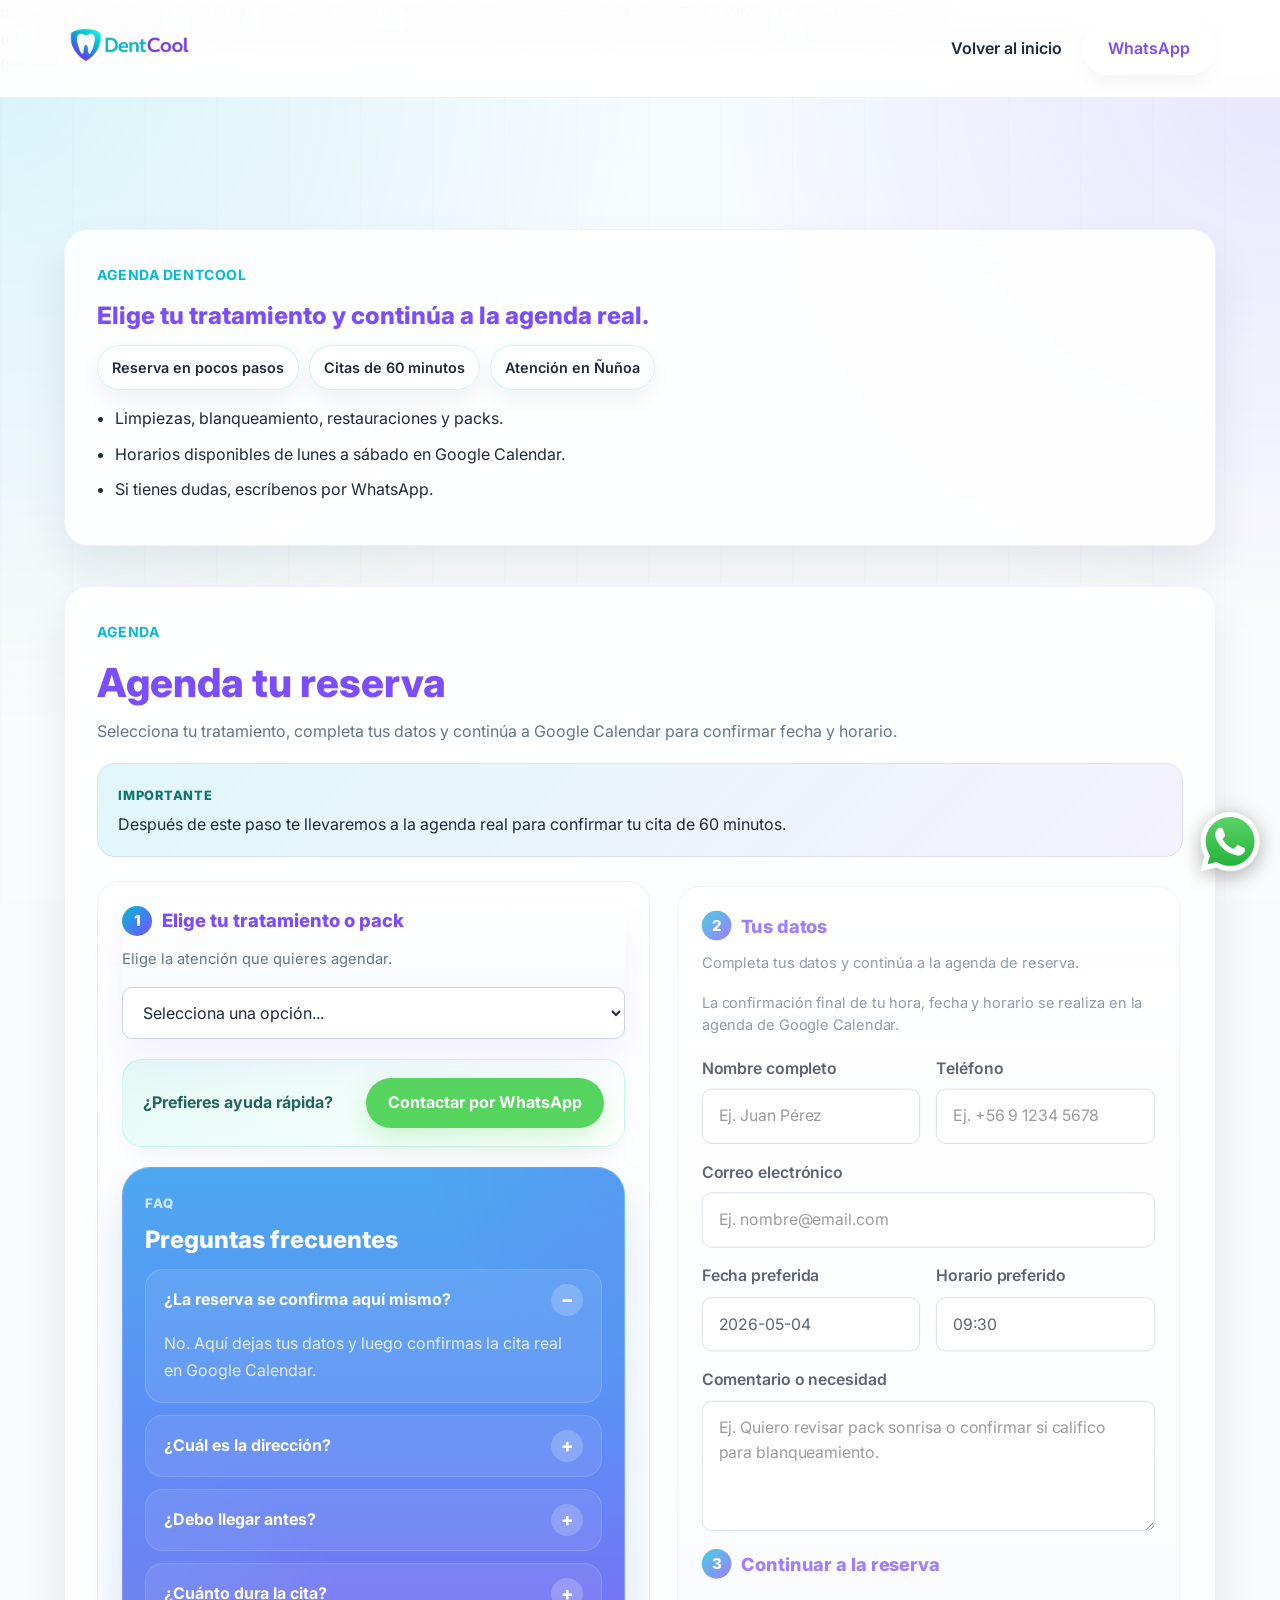
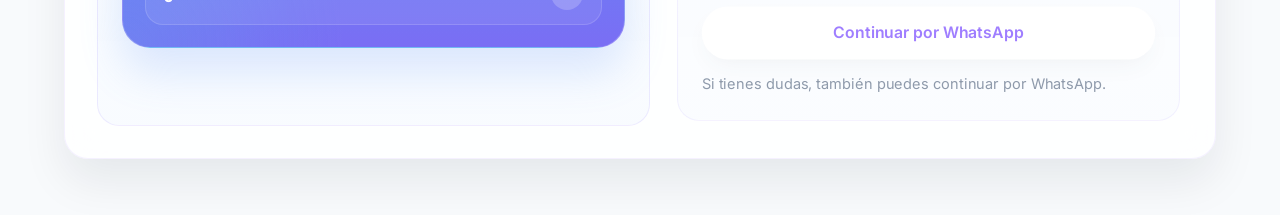
==== agenda.html @ d8f7b765 "Clean Google button render and mobile header" ====
<!DOCTYPE html>
<html lang="es">
<head>
    <meta charset="UTF-8">
    <meta name="viewport" content="width=device-width, initial-scale=1.0">
    <title>Agenda tu hora | DentCool</title>
    <meta name="description" content="Revisa tratamientos y horarios disponibles en DentCool. Completa tus datos para reservar tu hora.">
    <link rel="preconnect" href="https://fonts.googleapis.com">
    <link rel="preconnect" href="https://fonts.gstatic.com" crossorigin>
    <link href="https://fonts.googleapis.com/css2?family=Inter:wght@400;500;600;700;800&display=swap" rel="stylesheet">
    <link href="https://calendar.google.com/calendar/scheduling-button-script.css" rel="stylesheet">
    <link rel="stylesheet" href="css/styles.css">
    <script src="https://calendar.google.com/calendar/scheduling-button-script.js" async></script>
</head>
<body
    class="booking-mode-pending"
    data-page="agenda"
    <!--
        data-local-scheduling controla la capa local de fecha y horario.
        disabled: la UI publica oculta esa preseleccion y deriva a Google Calendar.
        enabled: permite reactivar la agenda propia futura desde esta pagina.
    -->
    data-local-scheduling="disabled"
    <!-- Link directo de reserva real. Se usa como fallback en movil. -->
    data-booking-url="https://calendar.app.google/t4SYc3LSs9vQNMop7"
    <!-- URL del popup oficial de Google Calendar. Se usa solo en desktop. -->
    data-booking-popup-url="https://calendar.google.com/calendar/appointments/schedules/AcZssZ093-U5sI0xZaYQB2Lm0P-JtiJ_L2tcsTr6YFaS9R5cd5i26jh0dkR94ZKwmYroNIilFoiZhl14?gv=true">
    <header class="header">
        <div class="container header-container">
            <div class="logo">
                <a href="index.html" aria-label="DentCool inicio">
                    <img src="dentCool_logo2.png" alt="DentCool Logo" class="logo-image">
                </a>
            </div>
            <nav class="nav">
                <a href="index.html" class="nav-link">Volver al inicio</a>
                <!-- Reemplazar 56912345678 por el numero real cuando DentCool lo defina. -->
                <a href="https://wa.me/56912345678?text=Hola%2C%20quiero%20coordinar%20un%20tratamiento%20o%20pack%20dental%20en%20DentCool." target="_blank" rel="noopener noreferrer" class="btn btn-secondary" data-track="whatsapp_click" data-track-label="agenda_header_whatsapp">WhatsApp</a>
            </nav>
        </div>
    </header>

    <main class="agenda-page">
        <section class="agenda-hero">
            <div class="container agenda-hero-grid">
                <div class="agenda-hero-copy">
                    <div class="eyebrow">Agenda DentCool</div>
                    <h1>Elige tu tratamiento y continúa a la agenda real.</h1>
                    <div class="agenda-hero-signals">
                        <span class="agenda-signal">Reserva en pocos pasos</span>
                        <span class="agenda-signal">Citas de 60 minutos</span>
                        <span class="agenda-signal">Atención en Ñuñoa</span>
                    </div>
                    <ul class="agenda-list">
                        <li>Limpiezas, blanqueamiento, restauraciones y packs.</li>
                        <li>Horarios disponibles de lunes a sábado en Google Calendar.</li>
                        <li>Si tienes dudas, escríbenos por WhatsApp.</li>
                    </ul>
                </div>
            </div>
        </section>

        <section class="booking-section">
            <div class="container booking-layout">
                <div class="booking-main-card">
                    <div class="section-eyebrow">Agenda</div>
                    <h2>Agenda tu reserva</h2>
                    <p class="booking-intro">Selecciona tu tratamiento, completa tus datos y continúa a Google Calendar para confirmar fecha y horario.</p>
                    <div class="booking-live-summary" aria-live="polite">
                        <span class="booking-live-label">Importante</span>
                        <p>Después de este paso te llevaremos a la agenda real para confirmar tu cita de 60 minutos.</p>
                    </div>

                    <div class="booking-request-grid">
                        <div class="booking-visual-panel">
                            <div class="booking-service-box booking-stage booking-stage-active" id="stage-service">
                                <div class="stage-heading">
                                    <span class="stage-badge">1</span>
                                    <h3>Elige tu tratamiento o pack</h3>
                                </div>
                                <p class="stage-helper">Elige la atención que quieres agendar.</p>
                                <select id="service-select" class="booking-select">
                                    <option value="">Selecciona una opción...</option>
                                    <option value="limpieza">Limpieza ($35.000)</option>
                                    <option value="limpieza-vip">Limpieza VIP ($45.000)</option>
                                    <option value="blanqueamiento">Blanqueamiento ($120.000)</option>
                                    <option value="restauraciones">Restauraciones simples ($35.000)</option>
                                    <option value="sellantes">Sellantes ($35.000)</option>
                                    <option value="pack-prevencion">Pack Prevención ($55.000)</option>
                                    <option value="pack-sonrisa">Pack Sonrisa ($130.000)</option>
                                    <option value="pack-renovacion">Pack Renovación ($185.000)</option>
                                    <option value="evaluacion">Evaluación ($20.000)</option>
                                </select>
                            </div>

                            <a href="https://wa.me/56912345678?text=Hola%2C%20quiero%20resolver%20una%20duda%20antes%20de%20reservar%20en%20DentCool." target="_blank" rel="noopener noreferrer" class="faq-whatsapp-bar" data-track="whatsapp_click" data-track-label="agenda_inline_whatsapp">
                                <span class="faq-whatsapp-copy">
                                    <strong>¿Prefieres ayuda rápida?</strong>
                                </span>
                                <span class="faq-whatsapp-action">Contactar por WhatsApp</span>
                            </a>

                            <section class="faq-panel faq-panel-dark booking-faq-compact" aria-labelledby="agenda-faq-title">
                                <div class="faq-panel-heading">
                                    <span class="faq-panel-eyebrow">FAQ</span>
                                    <h3 id="agenda-faq-title">Preguntas frecuentes</h3>
                                </div>
                                <div class="faq-list">
                                    <details class="faq-item" open>
                                        <summary>¿La reserva se confirma aquí mismo?</summary>
                                        <p>No. Aquí dejas tus datos y luego confirmas la cita real en Google Calendar.</p>
                                    </details>
                                    <details class="faq-item">
                                        <summary>¿Cuál es la dirección?</summary>
                                        <p>Atendemos en Av. Irarrázaval 2821, Ñuñoa, Santiago de Chile.</p>
                                    </details>
                                    <details class="faq-item">
                                        <summary>¿Debo llegar antes?</summary>
                                        <p>Sí. Te recomendamos llegar 15 minutos antes de tu hora.</p>
                                    </details>
                                    <details class="faq-item">
                                        <summary>¿Cuánto dura la cita?</summary>
                                        <p>La agenda actual trabaja con bloques de 60 minutos.</p>
                                    </details>
                                </div>
                            </section>

                            <!-- Flujo local de fecha conservado para una futura agenda propia dentro de la landing. -->
                            <div class="booking-calendar-card booking-stage booking-future-hidden" id="stage-calendar" aria-hidden="true">
                                <div class="stage-heading">
                                    <span class="stage-badge">2</span>
                                    <h3>Elige tu fecha</h3>
                                </div>
                                <p class="stage-helper">Selecciona el día que más te acomode.</p>
                                <div class="cal-header">
                                    <button class="cal-btn" type="button" aria-label="Mes anterior">&lt;</button>
                                    <span>Mayo 2026</span>
                                    <button class="cal-btn" type="button" aria-label="Mes siguiente">&gt;</button>
                                </div>
                                <div class="cal-days">
                                    <span>Lun</span><span>Mar</span><span>Mie</span><span>Jue</span><span>Vie</span><span>Sab</span><span>Dom</span>
                                </div>
                                <div class="cal-dates" data-calendar-dates>
                                    <button type="button" class="cal-date disabled"></button>
                                    <button type="button" class="cal-date disabled"></button>
                                    <button type="button" class="cal-date disabled"></button>
                                    <button type="button" class="cal-date disabled"></button>
                                    <button type="button" class="cal-date" data-date="2026-05-01">1</button>
                                    <button type="button" class="cal-date" data-date="2026-05-02">2</button>
                                    <button type="button" class="cal-date disabled">3</button>
                                    <button type="button" class="cal-date active" data-date="2026-05-04">4</button>
                                    <button type="button" class="cal-date" data-date="2026-05-05">5</button>
                                    <button type="button" class="cal-date" data-date="2026-05-06">6</button>
                                    <button type="button" class="cal-date" data-date="2026-05-07">7</button>
                                    <button type="button" class="cal-date" data-date="2026-05-08">8</button>
                                    <button type="button" class="cal-date" data-date="2026-05-09">9</button>
                                    <button type="button" class="cal-date disabled">10</button>
                                    <button type="button" class="cal-date" data-date="2026-05-11">11</button>
                                    <button type="button" class="cal-date" data-date="2026-05-12">12</button>
                                    <button type="button" class="cal-date" data-date="2026-05-13">13</button>
                                    <button type="button" class="cal-date" data-date="2026-05-14">14</button>
                                    <button type="button" class="cal-date" data-date="2026-05-15">15</button>
                                    <button type="button" class="cal-date" data-date="2026-05-16">16</button>
                                    <button type="button" class="cal-date disabled">17</button>
                                    <button type="button" class="cal-date" data-date="2026-05-18">18</button>
                                    <button type="button" class="cal-date" data-date="2026-05-19">19</button>
                                    <button type="button" class="cal-date" data-date="2026-05-20">20</button>
                                    <button type="button" class="cal-date" data-date="2026-05-21">21</button>
                                    <button type="button" class="cal-date" data-date="2026-05-22">22</button>
                                    <button type="button" class="cal-date" data-date="2026-05-23">23</button>
                                    <button type="button" class="cal-date disabled">24</button>
                                    <button type="button" class="cal-date" data-date="2026-05-25">25</button>
                                    <button type="button" class="cal-date" data-date="2026-05-26">26</button>
                                    <button type="button" class="cal-date" data-date="2026-05-27">27</button>
                                    <button type="button" class="cal-date" data-date="2026-05-28">28</button>
                                    <button type="button" class="cal-date" data-date="2026-05-29">29</button>
                                    <button type="button" class="cal-date" data-date="2026-05-30">30</button>
                                    <button type="button" class="cal-date disabled">31</button>
                                </div>
                            </div>

                            <!-- Flujo local de horarios conservado para futura activacion sin depender de Google Calendar. -->
                            <div class="booking-slots-card booking-stage booking-future-hidden" id="stage-slots" aria-hidden="true">
                                <div class="stage-heading">
                                    <span class="stage-badge">3</span>
                                    <h3>Elige tu horario</h3>
                                </div>
                                <p class="stage-helper">Elige el horario que prefieres para tu cita de 60 minutos.</p>
                                <div class="booking-shift-box">
                                    <label class="booking-field">
                                        <span>Jornada</span>
                                        <select id="shift-select" class="booking-select">
                                            <option value="manana" selected>Mañana</option>
                                            <option value="tarde">Tarde</option>
                                        </select>
                                    </label>
                                </div>
                                <div class="time-slots" id="time-slots-container"></div>
                            </div>
                        </div>

                        <div class="booking-form-card booking-stage" id="booking-request-form">
                            <div class="stage-heading">
                                <span class="stage-badge">2</span>
                                <h3>Tus datos</h3>
                            </div>
                            <p class="stage-helper">Completa tus datos y continúa a la agenda de reserva.</p>
                            <p class="booking-form-note">La confirmación final de tu hora, fecha y horario se realiza en la agenda de Google Calendar.</p>
                            <div class="booking-form-grid">
                                <label class="booking-field">
                                    <span>Nombre completo</span>
                                    <input type="text" id="patient-name" name="name" placeholder="Ej. Juan Pérez">
                                </label>
                                <label class="booking-field">
                                    <span>Teléfono</span>
                                    <input type="tel" id="patient-phone" name="phone" placeholder="Ej. +56 9 1234 5678">
                                </label>
                                <label class="booking-field booking-field-full">
                                    <span>Correo electrónico</span>
                                    <input type="email" id="patient-email" name="email" placeholder="Ej. nombre@email.com">
                                </label>
                                <!-- Campos locales reservados para futura agenda propia desde la pagina. -->
                                <label class="booking-field booking-field-future-hidden" aria-hidden="true" hidden>
                                    <span>Fecha preferida</span>
                                    <input type="text" id="selected-date" name="selected_date" value="2026-05-04" readonly>
                                </label>
                                <label class="booking-field booking-field-future-hidden" aria-hidden="true" hidden>
                                    <span>Horario preferido</span>
                                    <input type="text" id="selected-slot" name="selected_slot" value="09:30" readonly>
                                </label>
                                <label class="booking-field booking-field-full booking-field-future-hidden" aria-hidden="true" hidden>
                                    <span>Comentario o necesidad</span>
                                    <textarea id="patient-notes" name="notes" rows="4" placeholder="Ej. Quiero revisar pack sonrisa o confirmar si califico para blanqueamiento." spellcheck="true" autocapitalize="sentences"></textarea>
                                </label>
                            </div>
                            <div class="booking-form-actions">
                                <div class="stage-heading stage-heading-submit">
                                    <span class="stage-badge">3</span>
                                    <h3>Continuar a la reserva</h3>
                                </div>
                                <!-- Desktop: este div recibe el boton oficial de Google Calendar. -->
                                <div class="booking-popup-host" id="google-calendar-button-root" aria-hidden="true"></div>
                                <!-- Movil: fallback directo al link real de Google Calendar, sin depender de JS. -->
                                <a href="https://calendar.app.google/t4SYc3LSs9vQNMop7" class="btn btn-primary btn-full booking-submit-btn booking-submit-fallback" id="submit-request-btn" data-track="booking_request_submit" data-track-label="agenda_request_submit">Continuar a Google Calendar</a>
                                <a href="https://wa.me/56912345678?text=Hola%2C%20quiero%20coordinar%20mi%20reserva%20en%20DentCool." target="_blank" rel="noopener noreferrer" class="btn btn-secondary btn-full" data-track="whatsapp_click" data-track-label="agenda_form_whatsapp">Continuar por WhatsApp</a>
                            </div>
                            <p class="booking-disclaimer">Si tienes dudas, también puedes continuar por WhatsApp.</p>
                            <div id="booking-request-message" class="form-message"></div>
                        </div>
                    </div>
                </div>
            </div>
        </section>

    </main>

    <!-- CTA flotante de WhatsApp. Mantener el mismo numero real en todos los enlaces al actualizarlo. -->
    <a href="https://wa.me/56912345678?text=Hola%2C%20quiero%20coordinar%20un%20tratamiento%20o%20pack%20dental%20en%20DentCool." target="_blank" rel="noopener noreferrer" class="whatsapp-float" aria-label="Hablar por WhatsApp" data-track="whatsapp_click" data-track-label="agenda_floating_whatsapp">
        <img src="whatsapp-symbol-logo-svgrepo-com.svg" alt="WhatsApp" class="whatsapp-icon">
    </a>
    <!-- JS unico del sitio: tracking, modo movil/desktop y validacion previa a Google Calendar. -->
    <script src="js/script.js"></script>
</body>
</html>
---- css/styles.css ----
/* ==========================================================================
   Base Styles & Variables
   ========================================================================== */
:root {
    --primary-cyan: #00BCD4;
    --primary-purple: #7B4DFF;
    --bg-color: #F8FAFC;
    --text-main: #1E293B;
    --text-muted: #64748B;
    --white: #FFFFFF;
    --success: #10B981;
    --gradient-primary: linear-gradient(135deg, var(--primary-cyan) 0%, var(--primary-purple) 100%);
    --font-family: 'Inter', system-ui, -apple-system, sans-serif;
    --shadow-soft: 0 10px 25px -5px rgba(0, 0, 0, 0.05), 0 8px 10px -6px rgba(0, 0, 0, 0.01);
    --shadow-hover: 0 20px 25px -5px rgba(0, 0, 0, 0.1), 0 10px 10px -5px rgba(0, 0, 0, 0.04);
    --shadow-glow: 0 4px 14px 0 rgba(58, 123, 213, 0.39);
    --border-radius: 16px;
    --transition: all 0.3s cubic-bezier(0.4, 0, 0.2, 1);
}

* {
    margin: 0;
    padding: 0;
    box-sizing: border-box;
}

html {
    scroll-behavior: smooth;
}

body {
    font-family: var(--font-family);
    background-color: var(--bg-color);
    color: var(--text-main);
    line-height: 1.6;
    overflow-x: hidden;
}

a {
    color: inherit;
}

.container {
    max-width: 1200px;
    margin: 0 auto;
    padding: 0 24px;
}

/* ==========================================================================
   Typography & Buttons
   ========================================================================== */
h1,
h2,
h3 {
    line-height: 1.2;
    font-weight: 800;
    color: var(--primary-purple);
}

h1.hero-title {
    background: var(--gradient-primary);
    -webkit-background-clip: text;
    -webkit-text-fill-color: transparent;
}

h2 {
    font-size: 2.5rem;
    margin-bottom: 1rem;
}

.eyebrow,
.section-eyebrow {
    display: inline-flex;
    align-items: center;
    gap: 8px;
    margin-bottom: 16px;
    font-size: 0.875rem;
    font-weight: 700;
    letter-spacing: 0.04em;
    text-transform: uppercase;
    color: var(--primary-cyan);
}

.btn {
    display: inline-flex;
    align-items: center;
    justify-content: center;
    padding: 12px 24px;
    border-radius: 30px;
    font-weight: 600;
    text-decoration: none;
    transition: var(--transition);
    cursor: pointer;
    border: none;
    font-size: 1rem;
    text-align: center;
}

.btn-primary {
    background: var(--gradient-primary);
    color: var(--white);
    box-shadow: var(--shadow-glow);
}

.btn-primary:hover {
    transform: translateY(-2px);
    box-shadow: 0 6px 20px 0 rgba(58, 123, 213, 0.5);
}

.btn-secondary {
    background: var(--white);
    color: var(--primary-purple);
    border: 2px solid transparent;
    box-shadow: var(--shadow-soft);
}

.btn-secondary:hover {
    transform: translateY(-2px);
    color: var(--primary-cyan);
    box-shadow: var(--shadow-hover);
}

.btn-large {
    padding: 16px 32px;
    font-size: 1.125rem;
}

.btn-full {
    width: 100%;
}

/* ==========================================================================
   Header
   ========================================================================== */
.header {
    position: fixed;
    top: 0;
    left: 0;
    width: 100%;
    background: rgba(255, 255, 255, 0.92);
    backdrop-filter: blur(10px);
    -webkit-backdrop-filter: blur(10px);
    z-index: 1000;
    padding: 12px 0;
    border-bottom: 1px solid rgba(0, 0, 0, 0.05);
    transition: var(--transition);
}

.header-container {
    display: flex;
    justify-content: space-between;
    align-items: center;
    gap: 16px;
}

.logo a {
    display: inline-flex;
    align-items: center;
    text-decoration: none;
}

.logo-image {
    height: 65px;
    object-fit: contain;
}

.nav {
    display: flex;
    align-items: center;
    gap: 20px;
    flex-wrap: wrap;
    justify-content: flex-end;
}

.nav-link {
    color: var(--text-main);
    text-decoration: none;
    font-weight: 600;
    transition: var(--transition);
}

.nav-link:hover {
    color: var(--primary-purple);
}

/* ==========================================================================
   Hero Section
   ========================================================================== */
.hero-section {
    position: relative;
    padding: 160px 0 100px;
    overflow: hidden;
    min-height: 90vh;
    display: flex;
    align-items: center;
}

.hero-container {
    width: 100%;
}

.hero-content {
    max-width: 680px;
    position: relative;
    z-index: 2;
}

.hero-title {
    font-size: 3.5rem;
    margin-bottom: 24px;
    color: var(--text-main);
    letter-spacing: -0.02em;
}

.hero-subtitle {
    font-size: 1.25rem;
    color: var(--text-muted);
    margin-bottom: 32px;
    line-height: 1.8;
}

.hero-actions {
    display: flex;
    gap: 16px;
    flex-wrap: wrap;
}

.hero-proof {
    display: flex;
    flex-wrap: wrap;
    gap: 12px;
    margin-top: 24px;
}

.hero-proof span {
    background: rgba(255, 255, 255, 0.9);
    border: 1px solid rgba(123, 77, 255, 0.12);
    border-radius: 999px;
    padding: 10px 14px;
    font-size: 0.95rem;
    color: var(--text-main);
    box-shadow: var(--shadow-soft);
}

.hero-note {
    margin-top: 18px;
    font-size: 0.92rem;
    color: var(--text-muted);
}

.hero-background-shape {
    position: absolute;
    top: -10%;
    right: -5%;
    width: 60%;
    height: 120%;
    background: var(--gradient-primary);
    border-radius: 40% 60% 70% 30% / 40% 50% 60% 50%;
    opacity: 0.1;
    filter: blur(80px);
    z-index: 1;
    animation: shapeMorph 10s ease-in-out infinite alternate;
}

@keyframes shapeMorph {
    0% {
        border-radius: 40% 60% 70% 30% / 40% 50% 60% 50%;
    }

    100% {
        border-radius: 60% 40% 30% 70% / 60% 50% 40% 50%;
    }
}

/* ==========================================================================
   Trust Strip
   ========================================================================== */
.trust-strip {
    padding: 0 0 80px;
}

.trust-strip-grid {
    display: grid;
    grid-template-columns: repeat(3, minmax(0, 1fr));
    gap: 20px;
}

.trust-item {
    background: var(--white);
    padding: 24px;
    border-radius: var(--border-radius);
    box-shadow: var(--shadow-soft);
}

.trust-item strong {
    display: block;
    margin-bottom: 8px;
}

.trust-item span {
    color: var(--text-muted);
}

/* ==========================================================================
   Treatments Section
   ========================================================================== */
.treatments-section {
    padding: 100px 0;
    background-color: var(--white);
}

.section-header {
    text-align: center;
    max-width: 720px;
    margin: 0 auto 60px;
}

.section-header p {
    color: var(--text-muted);
    font-size: 1.125rem;
}

.treatments-grid {
    display: grid;
    grid-template-columns: repeat(auto-fit, minmax(280px, 1fr));
    gap: 32px;
}

.treatment-card {
    background: rgba(255, 255, 255, 0.7);
    backdrop-filter: blur(16px);
    -webkit-backdrop-filter: blur(16px);
    border: 1px solid rgba(255, 255, 255, 0.4);
    border-radius: var(--border-radius);
    padding: 32px;
    box-shadow: var(--shadow-soft);
    transition: var(--transition);
    position: relative;
    overflow: hidden;
    text-decoration: none;
    color: var(--text-main);
    display: block;
}

.treatment-card::before {
    content: "";
    position: absolute;
    top: 0;
    left: 0;
    width: 100%;
    height: 4px;
    background: var(--gradient-primary);
    transform: scaleX(0);
    transform-origin: left;
    transition: var(--transition);
}

.treatment-card:hover {
    transform: translateY(-8px);
    box-shadow: var(--shadow-hover);
}

.treatment-card:hover::before {
    transform: scaleX(1);
}

.card-icon {
    font-size: 2.5rem;
    margin-bottom: 20px;
    display: inline-block;
    background: var(--gradient-primary);
    -webkit-background-clip: text;
    -webkit-text-fill-color: transparent;
}

.treatment-card h3 {
    font-size: 1.5rem;
    margin-bottom: 12px;
}

.card-desc {
    color: var(--text-muted);
    margin-bottom: 24px;
    font-size: 0.95rem;
}

.card-price {
    font-size: 1.5rem;
    font-weight: 800;
    color: var(--primary-purple);
}

/* ==========================================================================
   Pack Premium Section
   ========================================================================== */
.pack-section {
    padding: 100px 0;
    background: var(--gradient-primary);
    color: var(--white);
    position: relative;
}

.pack-container {
    text-align: center;
}

.pack-section-title {
    color: var(--white);
    margin-bottom: 60px;
}

.packs-grid {
    display: grid;
    grid-template-columns: repeat(auto-fit, minmax(280px, 1fr));
    gap: 30px;
    align-items: center;
}

.pack-card {
    background: rgba(255, 255, 255, 0.1);
    backdrop-filter: blur(20px);
    -webkit-backdrop-filter: blur(20px);
    border: 1px solid rgba(255, 255, 255, 0.2);
    border-radius: 24px;
    padding: 40px;
    text-align: center;
    box-shadow: 0 15px 35px rgba(0, 0, 0, 0.1);
    transition: var(--transition);
}

.pack-card.featured {
    background: rgba(255, 255, 255, 0.15);
    border: 2px solid rgba(255, 255, 255, 0.4);
    transform: scale(1.05);
    box-shadow: 0 25px 50px -12px rgba(0, 0, 0, 0.25);
    padding: 50px 40px;
}

.pack-card:hover {
    transform: translateY(-10px);
    background: rgba(255, 255, 255, 0.2);
}

.pack-card.featured:hover {
    transform: scale(1.05) translateY(-10px);
}

.pack-badge {
    display: inline-block;
    background: rgba(255, 255, 255, 0.2);
    padding: 6px 16px;
    border-radius: 20px;
    font-size: 0.875rem;
    font-weight: 700;
    letter-spacing: 1px;
    text-transform: uppercase;
    margin-bottom: 20px;
}

.pack-card h3 {
    color: var(--white);
    font-size: 1.8rem;
    margin-bottom: 20px;
}

.pack-includes {
    text-align: left;
    background: rgba(255, 255, 255, 0.05);
    padding: 20px;
    border-radius: 16px;
    margin-bottom: 30px;
    display: block;
}

.pack-includes ul {
    list-style: none;
}

.pack-includes li {
    margin-bottom: 12px;
    font-size: 1rem;
}

.pack-action {
    display: flex;
    flex-direction: column;
    align-items: center;
    gap: 20px;
}

.pack-price-container {
    display: flex;
    flex-direction: column;
    align-items: center;
}

.pack-old-price {
    text-decoration: line-through;
    opacity: 0.7;
    font-size: 1.1rem;
}

.pack-new-price {
    font-size: 2.5rem;
    font-weight: 800;
    line-height: 1;
}

.pack-card .btn-primary {
    background: var(--white);
    color: var(--primary-purple);
    box-shadow: 0 10px 25px rgba(0, 0, 0, 0.1);
    width: 100%;
}

.pack-card .btn-primary:hover {
    transform: translateY(-2px) scale(1.02);
    box-shadow: 0 15px 30px rgba(0, 0, 0, 0.2);
}

/* ==========================================================================
   Funnel and Location
   ========================================================================== */
.funnel-section,
.location-section,
.contact-section {
    padding: 56px 0;
}

.funnel-grid {
    display: grid;
    grid-template-columns: minmax(0, 0.92fr) minmax(0, 1.08fr);
    gap: 28px;
    align-items: start;
}

.location-section-shell {
    display: grid;
    gap: 24px;
}

.funnel-copy p,
.location-section-head p {
    color: var(--text-muted);
}

.funnel-steps {
    display: grid;
    gap: 12px;
}

.funnel-copy,
.location-section-head {
    max-width: 520px;
}

.funnel-step,
.location-card {
    background: var(--white);
    border-radius: var(--border-radius);
    padding: 24px;
    box-shadow: var(--shadow-soft);
}

.funnel-step strong {
    display: block;
    margin-bottom: 8px;
}

.funnel-step span {
    color: var(--text-muted);
}

.location-section-head {
    display: grid;
    gap: 12px;
}

.location-card {
    display: grid;
    grid-template-columns: minmax(0, 0.42fr) minmax(0, 0.58fr);
    gap: 18px;
    padding: 18px;
    background: rgba(255, 255, 255, 0.92);
    border: 1px solid rgba(123, 77, 255, 0.08);
    box-shadow: 0 22px 45px rgba(15, 23, 42, 0.08);
}

.location-card-copy {
    display: grid;
    align-content: space-between;
    gap: 14px;
    min-width: 0;
}

.location-map-shell {
    overflow: hidden;
    border-radius: 18px;
    border: 1px solid rgba(123, 77, 255, 0.08);
    box-shadow: inset 0 1px 0 rgba(255, 255, 255, 0.6);
    background: #E2E8F0;
}

.location-map-frame {
    display: block;
    width: 100%;
    min-height: 340px;
    border: 0;
}

.location-copy-detail {
    display: grid;
    gap: 6px;
    padding: 18px;
    border-radius: 18px;
    background: linear-gradient(180deg, rgba(248, 251, 255, 0.98), rgba(255, 255, 255, 0.94));
    border: 1px solid rgba(123, 77, 255, 0.08);
    box-shadow: var(--shadow-soft);
}

.location-actions {
    display: grid;
    gap: 12px;
    align-content: start;
    margin-top: auto;
}

.location-map-mobile {
    display: none;
}

.location-map-link {
    color: var(--primary-purple);
    font-weight: 700;
    font-size: 1.15rem;
    line-height: 1.4;
    text-decoration: none;
    display: inline-flex;
    align-items: center;
    justify-content: center;
    align-self: center;
    margin-top: 0;
}

.location-map-link:hover {
    color: var(--primary-cyan);
}

/* ==========================================================================
   Contact Section
   ========================================================================== */
.contact-section {
    background-color: var(--bg-color);
}

.contact-form-wrapper {
    max-width: 760px;
    margin: 0 auto;
    background: var(--white);
    padding: 40px;
    border-radius: var(--border-radius);
    box-shadow: var(--shadow-soft);
    text-align: center;
}

.contact-form-wrapper h2 {
    margin-bottom: 16px;
}

.contact-form-wrapper p {
    color: var(--text-muted);
    margin-bottom: 32px;
}

.contact-cta-group {
    display: flex;
    justify-content: center;
    gap: 16px;
    flex-wrap: wrap;
}

/* ==========================================================================
   Agenda Page
   ========================================================================== */
.agenda-page {
    padding-top: 120px;
    position: relative;
    background:
        radial-gradient(circle at top left, rgba(0, 188, 212, 0.14), transparent 30%),
        radial-gradient(circle at top right, rgba(123, 77, 255, 0.14), transparent 26%),
        linear-gradient(180deg, #F4FAFF 0%, #F8FAFC 26%, #F8FAFC 100%);
}

.agenda-page::before {
    content: "";
    position: fixed;
    inset: 0;
    pointer-events: none;
    background:
        linear-gradient(rgba(255, 255, 255, 0.24), rgba(255, 255, 255, 0.24)),
        repeating-linear-gradient(90deg, rgba(123, 77, 255, 0.03) 0, rgba(123, 77, 255, 0.03) 1px, transparent 1px, transparent 72px);
    opacity: 0.75;
    z-index: 0;
}

.agenda-hero {
    padding: 32px 0 20px;
    position: relative;
    z-index: 1;
}

.agenda-hero-grid,
.booking-layout {
    display: grid;
    grid-template-columns: minmax(0, 1.1fr) minmax(0, 0.9fr);
    gap: 28px;
    align-items: start;
}

.agenda-hero-copy,
.agenda-summary-card,
.booking-main-card,
.booking-info-card {
    background: rgba(255, 255, 255, 0.86);
    border-radius: 24px;
    box-shadow: 0 22px 45px rgba(15, 23, 42, 0.08);
    backdrop-filter: blur(18px);
    -webkit-backdrop-filter: blur(18px);
    border: 1px solid rgba(123, 77, 255, 0.08);
}

.agenda-hero-copy,
.agenda-summary-card,
.booking-main-card,
.booking-info-card {
    padding: 32px;
}

.agenda-hero-copy p,
.booking-intro,
.booking-info-card p,
.agenda-summary-card p {
    color: var(--text-muted);
}

.agenda-list,
.agenda-steps-list {
    margin-top: 16px;
    padding-left: 18px;
}

.agenda-list li,
.agenda-steps-list li {
    margin-bottom: 10px;
}

.agenda-hero-signals {
    display: flex;
    flex-wrap: wrap;
    gap: 10px;
    margin-top: 14px;
}

.agenda-signal {
    display: inline-flex;
    align-items: center;
    min-height: 40px;
    padding: 10px 14px;
    border-radius: 999px;
    background: rgba(255, 255, 255, 0.88);
    border: 1px solid rgba(0, 188, 212, 0.18);
    box-shadow: 0 10px 24px rgba(15, 23, 42, 0.06);
    font-size: 0.9rem;
    font-weight: 600;
}

.agenda-list.compact {
    margin-top: 12px;
}

.summary-kicker {
    color: var(--primary-cyan);
    font-size: 0.875rem;
    font-weight: 700;
    text-transform: uppercase;
}

.agenda-summary-card-minimal {
    padding: 18px 20px;
    display: flex;
    align-items: flex-start;
    justify-content: flex-end;
    min-height: auto;
}

.agenda-mini-note {
    margin: 0;
    font-size: 0.88rem;
    color: var(--text-muted);
    text-align: right;
}

.agenda-hero-grid > .agenda-hero-copy:only-child {
    width: 100%;
    grid-column: 1 / -1;
    max-width: none;
}

.booking-section {
    padding: 20px 0 56px;
    position: relative;
    z-index: 1;
}

.booking-main-card h2 {
    margin-bottom: 12px;
}

.booking-progress-strip {
    display: flex;
    flex-wrap: wrap;
    gap: 10px;
    margin-top: 20px;
}

.progress-pill {
    display: inline-flex;
    align-items: center;
    min-height: 38px;
    padding: 9px 14px;
    border-radius: 999px;
    border: 1px solid rgba(123, 77, 255, 0.12);
    background: rgba(255, 255, 255, 0.82);
    color: var(--text-main);
    font-size: 0.9rem;
    font-weight: 700;
}

.progress-pill.is-current {
    background: rgba(0, 188, 212, 0.1);
    border-color: rgba(0, 188, 212, 0.32);
    color: #0F766E;
}

.progress-pill-accent {
    background: rgba(123, 77, 255, 0.08);
}

.booking-live-summary {
    margin-top: 18px;
    padding: 18px 20px;
    border-radius: 18px;
    background: linear-gradient(135deg, rgba(0, 188, 212, 0.12), rgba(123, 77, 255, 0.08));
    border: 1px solid rgba(123, 77, 255, 0.12);
}

.booking-live-label {
    display: inline-block;
    margin-bottom: 6px;
    font-size: 0.8rem;
    font-weight: 800;
    letter-spacing: 0.06em;
    text-transform: uppercase;
    color: #0F766E;
}

.booking-live-summary p {
    margin: 0;
    color: var(--text-main);
}

.booking-request-grid {
    display: grid;
    grid-template-columns: minmax(0, 1fr) minmax(0, 0.92fr);
    gap: 24px;
    margin-top: 24px;
}

.booking-visual-panel,
.booking-form-card {
    background:
        linear-gradient(180deg, rgba(255, 255, 255, 0.96) 0%, rgba(248, 251, 255, 0.94) 100%);
    border: 1px solid rgba(123, 77, 255, 0.1);
    border-radius: 22px;
    padding: 24px;
    min-width: 0;
    box-shadow: inset 0 1px 0 rgba(255, 255, 255, 0.65);
}

.booking-visual-panel {
    display: grid;
    gap: 20px;
    align-content: start;
}

.stage-heading {
    display: flex;
    align-items: center;
    gap: 10px;
    margin-bottom: 12px;
}

.stage-heading h3 {
    margin: 0;
    font-size: 1.15rem;
    line-height: 1.25;
    color: var(--primary-purple);
}

.stage-helper {
    margin: 0 0 16px;
    color: var(--text-muted);
    font-size: 0.92rem;
}

.stage-heading-submit {
    margin-bottom: 4px;
}

.stage-badge {
    width: 30px;
    height: 30px;
    border-radius: 999px;
    display: inline-flex;
    align-items: center;
    justify-content: center;
    background: var(--gradient-primary);
    color: var(--white);
    font-weight: 800;
    font-size: 0.95rem;
    flex-shrink: 0;
}

.booking-stage {
    opacity: 0.72;
    transform: translateY(0) scale(0.988);
    transition: transform 0.28s ease, opacity 0.28s ease, border-color 0.28s ease, box-shadow 0.28s ease, background-color 0.28s ease;
}

.booking-stage:hover {
    opacity: 0.92;
    transform: translateY(-2px);
}

.booking-stage-active {
    opacity: 1;
    transform: scale(1);
    border-color: rgba(123, 77, 255, 0.22);
    box-shadow: 0 22px 38px rgba(123, 77, 255, 0.08);
    background:
        linear-gradient(180deg, rgba(255, 255, 255, 1) 0%, rgba(244, 249, 255, 0.98) 100%);
}

.booking-stage-complete {
    opacity: 0.9;
    border-color: rgba(16, 185, 129, 0.22);
}

.booking-future-hidden,
.booking-field-future-hidden {
    display: none;
}

.booking-select,
.booking-field input,
.booking-field textarea {
    width: 100%;
    min-width: 0;
    padding: 14px 16px;
    border: 1px solid #CBD5E1;
    border-radius: 10px;
    background: var(--white);
    font: inherit;
    color: var(--text-main);
}

.booking-select:focus,
.booking-field input:focus,
.booking-field textarea:focus {
    outline: none;
    border-color: var(--primary-purple);
    box-shadow: 0 0 0 3px rgba(123, 77, 255, 0.1);
}

.booking-calendar-card,
.booking-slots-card {
    background: var(--white);
    border: 1px solid #E2E8F0;
    border-radius: 16px;
    padding: 20px;
    box-shadow: inset 0 1px 0 rgba(255, 255, 255, 0.85);
}

.booking-shift-box {
    margin-bottom: 16px;
}

.cal-header {
    display: flex;
    justify-content: space-between;
    align-items: center;
    margin-bottom: 15px;
    font-weight: 700;
    color: var(--primary-purple);
}

.cal-btn {
    background: #EEF2FF;
    border: 1px solid rgba(123, 77, 255, 0.12);
    border-radius: 6px;
    width: 28px;
    height: 28px;
    cursor: pointer;
    color: var(--primary-purple);
}

.cal-days {
    display: grid;
    grid-template-columns: repeat(7, 1fr);
    gap: 6px;
    font-size: 0.8rem;
    color: var(--text-muted);
    margin-bottom: 10px;
    text-align: center;
}

.cal-dates {
    display: grid;
    grid-template-columns: repeat(7, 1fr);
    gap: 6px;
}

.cal-date {
    border: 1px solid transparent;
    background: #F8FAFC;
    padding: 10px 6px;
    min-width: 0;
    border-radius: 8px;
    cursor: pointer;
    font: inherit;
    color: var(--text-main);
    transition: var(--transition);
}

.cal-date:hover {
    background: #EEF2FF;
    border-color: rgba(123, 77, 255, 0.14);
}

.cal-date.active {
    background: linear-gradient(135deg, var(--primary-cyan), #35D6E8);
    color: var(--white);
    font-weight: 700;
    box-shadow: 0 10px 20px rgba(0, 188, 212, 0.24);
}

.cal-date.disabled {
    color: #CBD5E1;
    background: transparent;
    cursor: not-allowed;
}

.time-group-title {
    margin-bottom: 15px;
}

.time-slots {
    display: grid;
    grid-template-columns: repeat(2, minmax(0, 1fr));
    gap: 12px;
}

.time-slot {
    width: 100%;
    min-width: 0;
    background: var(--white);
    border: 1px solid #E2E8F0;
    border-radius: 14px;
    padding: 16px 18px;
    display: flex;
    justify-content: space-between;
    align-items: center;
    text-align: left;
    cursor: pointer;
    transition: transform 0.22s ease, box-shadow 0.22s ease, border-color 0.22s ease, background-color 0.22s ease;
}

.time-slot:hover {
    border-color: var(--primary-cyan);
    box-shadow: 0 16px 28px rgba(15, 23, 42, 0.08);
    transform: translateY(-2px);
}

.time-slot.active {
    border-color: var(--primary-cyan);
    background: linear-gradient(135deg, rgba(0, 188, 212, 0.1), rgba(123, 77, 255, 0.06));
    box-shadow: 0 14px 24px rgba(0, 188, 212, 0.12);
}

.slot-time {
    display: block;
    font-weight: 700;
    font-size: 1.05rem;
    color: var(--text-main);
}

.slot-duration,
.slot-status {
    color: var(--text-muted);
    font-size: 0.92rem;
}

.slot-status {
    font-weight: 600;
    text-align: right;
    margin-left: 12px;
}

.booking-form-note,
.booking-disclaimer {
    color: var(--text-muted);
    font-size: 0.92rem;
}

.booking-form-note {
    margin-bottom: 18px;
}

.booking-form-grid {
    display: grid;
    grid-template-columns: repeat(2, minmax(0, 1fr));
    gap: 16px;
}

.booking-field {
    display: grid;
    gap: 8px;
    min-width: 0;
}

.booking-field span {
    font-weight: 600;
    color: var(--text-main);
}

.booking-field-full {
    grid-column: 1 / -1;
}

.booking-form-actions {
    display: grid;
    gap: 12px;
    margin-top: 18px;
}

.booking-form-actions .btn {
    width: 100%;
}

.booking-submit-btn {
    transform: scale(0.98);
    opacity: 0.88;
}

.booking-submit-btn.booking-submit-ready {
    transform: scale(1.04);
    opacity: 1;
    box-shadow: 0 12px 28px rgba(58, 123, 213, 0.38);
}

.booking-disclaimer {
    margin-top: 14px;
}

.booking-popup-host {
    display: none;
}

.booking-popup-host button {
    width: 100%;
    min-height: 56px;
    border: 0;
    border-radius: 999px;
    background: linear-gradient(135deg, var(--primary-cyan), var(--primary-purple));
    color: var(--white);
    font: inherit;
    font-size: 1rem;
    font-weight: 700;
    box-shadow: 0 12px 28px rgba(58, 123, 213, 0.38);
    cursor: pointer;
}

.booking-submit-fallback {
    display: none;
}

body.booking-mode-desktop .booking-popup-host {
    display: block;
}

body.booking-mode-desktop .booking-submit-fallback {
    display: none;
}

body.booking-mode-mobile .booking-popup-host,
body.booking-mode-pending .booking-popup-host {
    display: none !important;
}

body.booking-mode-mobile .booking-submit-fallback {
    display: inline-flex;
}

body.booking-mode-mobile .booking-submit-desktop-fallback,
body.booking-mode-pending .booking-submit-desktop-fallback {
    display: none !important;
}

.booking-form-card {
    position: sticky;
    top: 136px;
}

.booking-embed-shell {
    margin-top: 24px;
    border: 1px solid rgba(123, 77, 255, 0.12);
    border-radius: 20px;
    background: #F4F8FE;
    overflow: hidden;
    min-height: 540px;
}

.booking-placeholder {
    display: grid;
    place-items: center;
    min-height: 540px;
    padding: 40px;
    text-align: center;
}

.booking-placeholder-icon {
    font-size: 3rem;
    margin-bottom: 16px;
}

.booking-placeholder h3 {
    margin-bottom: 12px;
}

.booking-placeholder p {
    max-width: 560px;
    color: var(--text-muted);
}

.booking-placeholder-actions {
    display: flex;
    gap: 16px;
    justify-content: center;
    flex-wrap: wrap;
    margin-top: 24px;
}

.booking-embed-frame {
    width: 100%;
    min-height: 720px;
    border: 0;
    background: var(--white);
}

.booking-side-panel {
    display: grid;
    gap: 20px;
}

.booking-layout > .booking-main-card:only-child {
    width: 100%;
    grid-column: 1 / -1;
}

.faq-section {
    padding: 0 0 56px;
}

.faq-panel {
    position: relative;
    overflow: hidden;
    padding: 34px;
    border-radius: 28px;
}

.faq-panel-dark {
    background:
        radial-gradient(circle at top right, rgba(124, 98, 255, 0.18), transparent 28%),
        radial-gradient(circle at bottom left, rgba(72, 214, 228, 0.18), transparent 32%),
        linear-gradient(180deg, #4DA8F0 0%, #5C8FF6 52%, #7A6EF4 100%);
    border: 1px solid rgba(255, 255, 255, 0.2);
    box-shadow: 0 24px 44px rgba(92, 143, 246, 0.2);
}

.faq-panel-heading {
    max-width: 720px;
    margin-bottom: 22px;
}

.faq-panel-heading h2,
.faq-panel-heading h3 {
    margin: 0;
    color: var(--white);
}

.faq-panel-heading p {
    margin-top: 12px;
    color: rgba(255, 255, 255, 0.78);
}

.faq-panel-eyebrow {
    display: inline-block;
    margin-bottom: 12px;
    color: rgba(255, 255, 255, 0.74);
    font-size: 0.82rem;
    font-weight: 800;
    letter-spacing: 0.08em;
    text-transform: uppercase;
}

.faq-list {
    display: grid;
    gap: 12px;
}

.faq-item {
    background: rgba(255, 255, 255, 0.08);
    border: 1px solid rgba(255, 255, 255, 0.14);
    border-radius: 18px;
    padding: 0 18px;
}

.faq-item summary {
    list-style: none;
    min-height: 68px;
    cursor: pointer;
    font-weight: 700;
    color: var(--white);
    display: flex;
    align-items: center;
    justify-content: space-between;
    gap: 16px;
}

.faq-item summary::-webkit-details-marker {
    display: none;
}

.faq-item summary::after {
    content: "+";
    display: inline-flex;
    align-items: center;
    justify-content: center;
    width: 32px;
    height: 32px;
    border-radius: 999px;
    background: rgba(255, 255, 255, 0.2);
    color: var(--white);
    font-size: 1.15rem;
    font-weight: 800;
    flex-shrink: 0;
}

.faq-item[open] summary::after {
    content: "−";
}

.faq-item p {
    margin: 0 0 18px;
    color: rgba(255, 255, 255, 0.82);
    line-height: 1.7;
}

.faq-whatsapp-bar {
    display: flex;
    align-items: center;
    justify-content: space-between;
    gap: 16px;
    padding: 18px 20px;
    border-radius: 20px;
    text-decoration: none;
    color: var(--text-main);
    background: linear-gradient(135deg, rgba(82, 234, 194, 0.14), rgba(255, 255, 255, 0.98));
    border: 1px solid rgba(82, 234, 194, 0.26);
    box-shadow: var(--shadow-soft);
}

.faq-whatsapp-copy {
    display: grid;
    gap: 4px;
}

.faq-whatsapp-copy strong {
    color: #22655A;
}

.faq-whatsapp-action {
    display: inline-flex;
    align-items: center;
    justify-content: center;
    min-width: 224px;
    min-height: 48px;
    padding: 12px 22px;
    border-radius: 999px;
    background: #56D55E;
    color: var(--white);
    font-weight: 700;
    text-align: center;
    box-shadow: 0 10px 24px rgba(86, 213, 94, 0.24);
}

.booking-faq-compact {
    padding: 22px;
}

.booking-faq-compact .faq-panel-heading {
    margin-bottom: 14px;
}

.booking-faq-compact .faq-panel-heading h3 {
    font-size: 1.5rem;
}

.booking-faq-compact .faq-item summary {
    min-height: 60px;
}

/* ==========================================================================
   Footer
   ========================================================================== */
.footer {
    background: var(--white);
    padding: 60px 0;
    text-align: center;
    border-top: 1px solid rgba(0, 0, 0, 0.05);
}

.footer-logo {
    display: inline-flex;
    align-items: center;
    gap: 8px;
    font-size: 1.5rem;
    font-weight: 800;
    margin-bottom: 24px;
}

.footer-logo-image {
    height: 60px;
    object-fit: contain;
    filter: grayscale(1) opacity(0.8);
}

.footer-copy {
    color: var(--text-muted);
    margin-bottom: 8px;
}

.footer-note {
    color: var(--text-muted);
    font-size: 0.875rem;
    max-width: 480px;
    margin: 0 auto;
}

/* ==========================================================================
   WhatsApp Floating Button
   ========================================================================== */
.whatsapp-float {
    position: fixed;
    width: 60px;
    height: 60px;
    bottom: 28px;
    right: 20px;
    z-index: 1000;
    display: flex;
    align-items: center;
    justify-content: center;
    transition: var(--transition);
    text-decoration: none;
}

.whatsapp-icon {
    width: 60px;
    height: 60px;
    filter: drop-shadow(0px 4px 10px rgba(0, 0, 0, 0.3));
    transition: var(--transition);
}

.whatsapp-float:hover .whatsapp-icon {
    transform: scale(1.1);
    filter: drop-shadow(0px 6px 15px rgba(0, 0, 0, 0.4));
}

/* ==========================================================================
   Responsive Design
   ========================================================================== */
@media (max-width: 900px) {
    .trust-strip-grid,
    .funnel-grid,
    .agenda-hero-grid,
    .booking-layout {
        grid-template-columns: 1fr;
    }

    .booking-request-grid {
        grid-template-columns: 1fr;
    }

    .booking-form-card {
        position: static;
    }

    .agenda-summary-card-minimal {
        justify-content: flex-start;
    }

    .agenda-mini-note {
        text-align: left;
    }

    .pack-card.featured {
        transform: scale(1);
        padding: 40px;
    }

    .pack-card.featured:hover {
        transform: translateY(-10px);
    }
}

@media (max-width: 768px) {
    .container {
        padding: 0 18px;
    }

    .header-container {
        flex-direction: row;
        align-items: center;
        justify-content: space-between;
    }

    .logo {
        display: flex;
        justify-content: flex-start;
    }

    .nav {
        justify-content: flex-end;
        gap: 10px;
        flex-wrap: nowrap;
    }

    .nav-link {
        display: none;
    }

    .nav .btn {
        width: auto;
        padding: 10px 16px;
        font-size: 0.95rem;
    }

    .hero-section {
        min-height: auto;
        padding: 190px 0 72px;
        text-align: center;
    }

    .hero-title {
        font-size: 2.55rem;
    }

    .hero-subtitle {
        font-size: 1.05rem;
        line-height: 1.7;
    }

    .hero-actions,
    .contact-cta-group,
    .booking-placeholder-actions,
    .agenda-hero-signals {
        flex-direction: column;
        align-items: stretch;
    }

    .hero-proof {
        justify-content: center;
    }

    .packs-grid,
    .treatments-grid {
        grid-template-columns: 1fr;
    }

    .contact-form-wrapper,
    .agenda-hero-copy,
    .agenda-summary-card,
    .booking-main-card,
    .booking-info-card {
        padding: 24px 20px;
    }

    .agenda-hero {
        padding-top: 18px;
    }

    .location-card {
        grid-template-columns: 1fr;
    }

    .location-map-frame {
        min-height: 220px;
    }

    .funnel-grid,
    .funnel-copy {
        max-width: none;
    }

    .location-section-head {
        max-width: none;
    }

    .location-map-desktop {
        display: none;
    }

    .location-map-mobile {
        display: inline-flex;
    }

    .booking-popup-host {
        display: none !important;
    }

    .booking-submit-fallback {
        display: inline-flex;
    }

    .location-actions {
        margin-top: 2px;
    }

    .booking-progress-strip {
        gap: 8px;
    }

    .progress-pill {
        font-size: 0.84rem;
    }

    .booking-embed-shell,
    .booking-placeholder {
        min-height: 420px;
    }

    .booking-embed-frame {
        min-height: 620px;
    }

    .booking-form-grid {
        grid-template-columns: 1fr;
    }

    .time-slot {
        padding: 14px;
    }

    .time-slots {
        grid-template-columns: 1fr;
    }

    .slot-status {
        font-size: 0.85rem;
    }
}

@media (max-width: 560px) {
    .agenda-hero-copy,
    .agenda-summary-card,
    .booking-main-card,
    .booking-info-card,
    .booking-visual-panel,
    .booking-form-card {
        padding: 20px 16px;
    }

    .booking-form-grid {
        grid-template-columns: 1fr;
    }

    .faq-panel,
    .booking-faq-compact {
        padding: 24px 18px;
        border-radius: 24px;
    }

    .faq-whatsapp-bar {
        align-items: flex-start;
        flex-direction: column;
    }

    .faq-whatsapp-action {
        width: 100%;
    }

    .faq-item {
        padding: 0 14px;
    }

    .cal-days,
    .cal-dates {
        gap: 4px;
    }

    .cal-date {
        padding: 8px 4px;
        font-size: 0.95rem;
    }

    .time-slot {
        gap: 10px;
        align-items: flex-start;
    }

    .booking-live-summary {
        padding: 16px;
    }
}

@media (max-width: 480px) {
    h2 {
        font-size: 2rem;
    }

    .hero-title {
        font-size: 2.15rem;
    }

    .logo-image {
        height: 56px;
    }

    .hero-proof span {
        width: 100%;
        justify-content: center;
    }

    .progress-pill {
        width: 100%;
        justify-content: center;
    }

    .whatsapp-float,
    .whatsapp-icon {
        width: 56px;
        height: 56px;
    }
}

@media (prefers-reduced-motion: reduce) {
    .booking-stage,
    .time-slot,
    .cal-date,
    .btn,
    .whatsapp-icon {
        transition: none;
    }

    .booking-stage:hover,
    .time-slot:hover,
    .btn:hover {
        transform: none;
    }
}
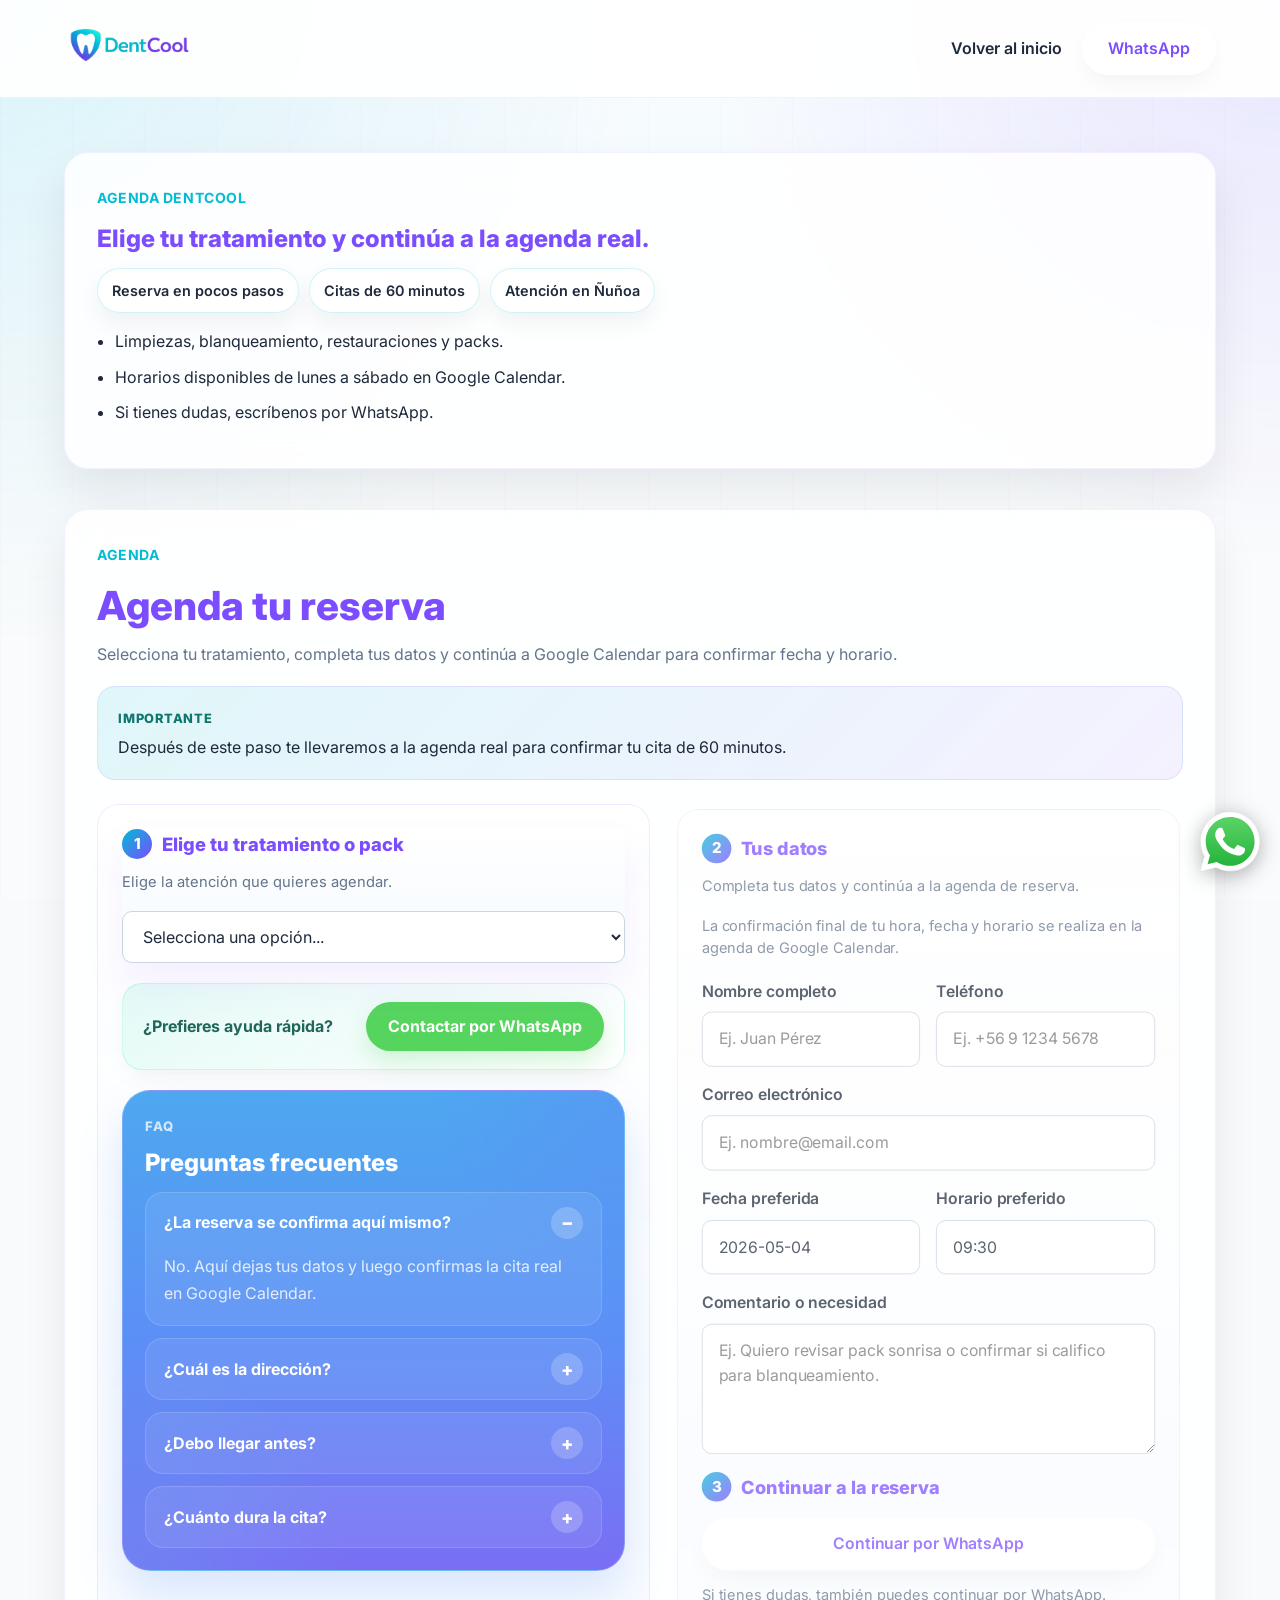
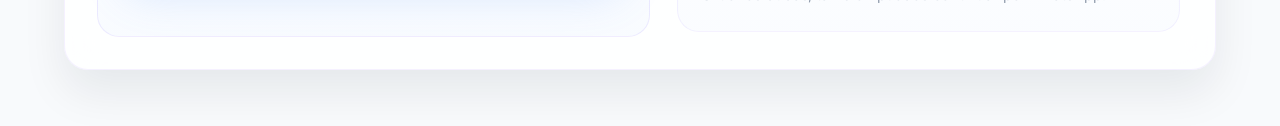
==== commit af0934b0: "Fix agenda mobile markup and restore Google host" ====
--- a/agenda.html
+++ b/agenda.html
@@ -12,18 +12,18 @@
     <link rel="stylesheet" href="css/styles.css">
     <script src="https://calendar.google.com/calendar/scheduling-button-script.js" async></script>
 </head>
+<!--
+    data-local-scheduling controla la capa local de fecha y horario.
+    disabled: la UI publica oculta esa preseleccion y deriva a Google Calendar.
+    enabled: permite reactivar la agenda propia futura desde esta pagina.
+    data-booking-url: link directo real, usado como fallback en movil.
+    data-booking-popup-url: agenda popup oficial de Google Calendar para desktop.
+-->
 <body
     class="booking-mode-pending"
     data-page="agenda"
-    <!--
-        data-local-scheduling controla la capa local de fecha y horario.
-        disabled: la UI publica oculta esa preseleccion y deriva a Google Calendar.
-        enabled: permite reactivar la agenda propia futura desde esta pagina.
-    -->
     data-local-scheduling="disabled"
-    <!-- Link directo de reserva real. Se usa como fallback en movil. -->
     data-booking-url="https://calendar.app.google/t4SYc3LSs9vQNMop7"
-    <!-- URL del popup oficial de Google Calendar. Se usa solo en desktop. -->
     data-booking-popup-url="https://calendar.google.com/calendar/appointments/schedules/AcZssZ093-U5sI0xZaYQB2Lm0P-JtiJ_L2tcsTr6YFaS9R5cd5i26jh0dkR94ZKwmYroNIilFoiZhl14?gv=true">
     <header class="header">
         <div class="container header-container">
@@ -238,8 +238,8 @@
                                     <span class="stage-badge">3</span>
                                     <h3>Continuar a la reserva</h3>
                                 </div>
-                                <!-- Desktop: este div recibe el boton oficial de Google Calendar. -->
-                                <div class="booking-popup-host" id="google-calendar-button-root" aria-hidden="true"></div>
+                                <!-- Desktop: este host recibe el boton oficial inyectado por Google Calendar. -->
+                                <div class="booking-popup-host" id="google-calendar-popup-host" aria-hidden="true"></div>
                                 <!-- Movil: fallback directo al link real de Google Calendar, sin depender de JS. -->
                                 <a href="https://calendar.app.google/t4SYc3LSs9vQNMop7" class="btn btn-primary btn-full booking-submit-btn booking-submit-fallback" id="submit-request-btn" data-track="booking_request_submit" data-track-label="agenda_request_submit">Continuar a Google Calendar</a>
                                 <a href="https://wa.me/56912345678?text=Hola%2C%20quiero%20coordinar%20mi%20reserva%20en%20DentCool." target="_blank" rel="noopener noreferrer" class="btn btn-secondary btn-full" data-track="whatsapp_click" data-track-label="agenda_form_whatsapp">Continuar por WhatsApp</a>
--- a/css/styles.css
+++ b/css/styles.css
@@ -1176,6 +1176,10 @@
     display: none;
 }
 
+.booking-popup-host.booking-popup-ready {
+    display: block;
+}
+
 .booking-popup-host button {
     width: 100%;
     min-height: 56px;
@@ -1194,7 +1198,7 @@
     display: none;
 }
 
-body.booking-mode-desktop .booking-popup-host {
+body.booking-mode-desktop .booking-popup-host.booking-popup-ready {
     display: block;
 }
 
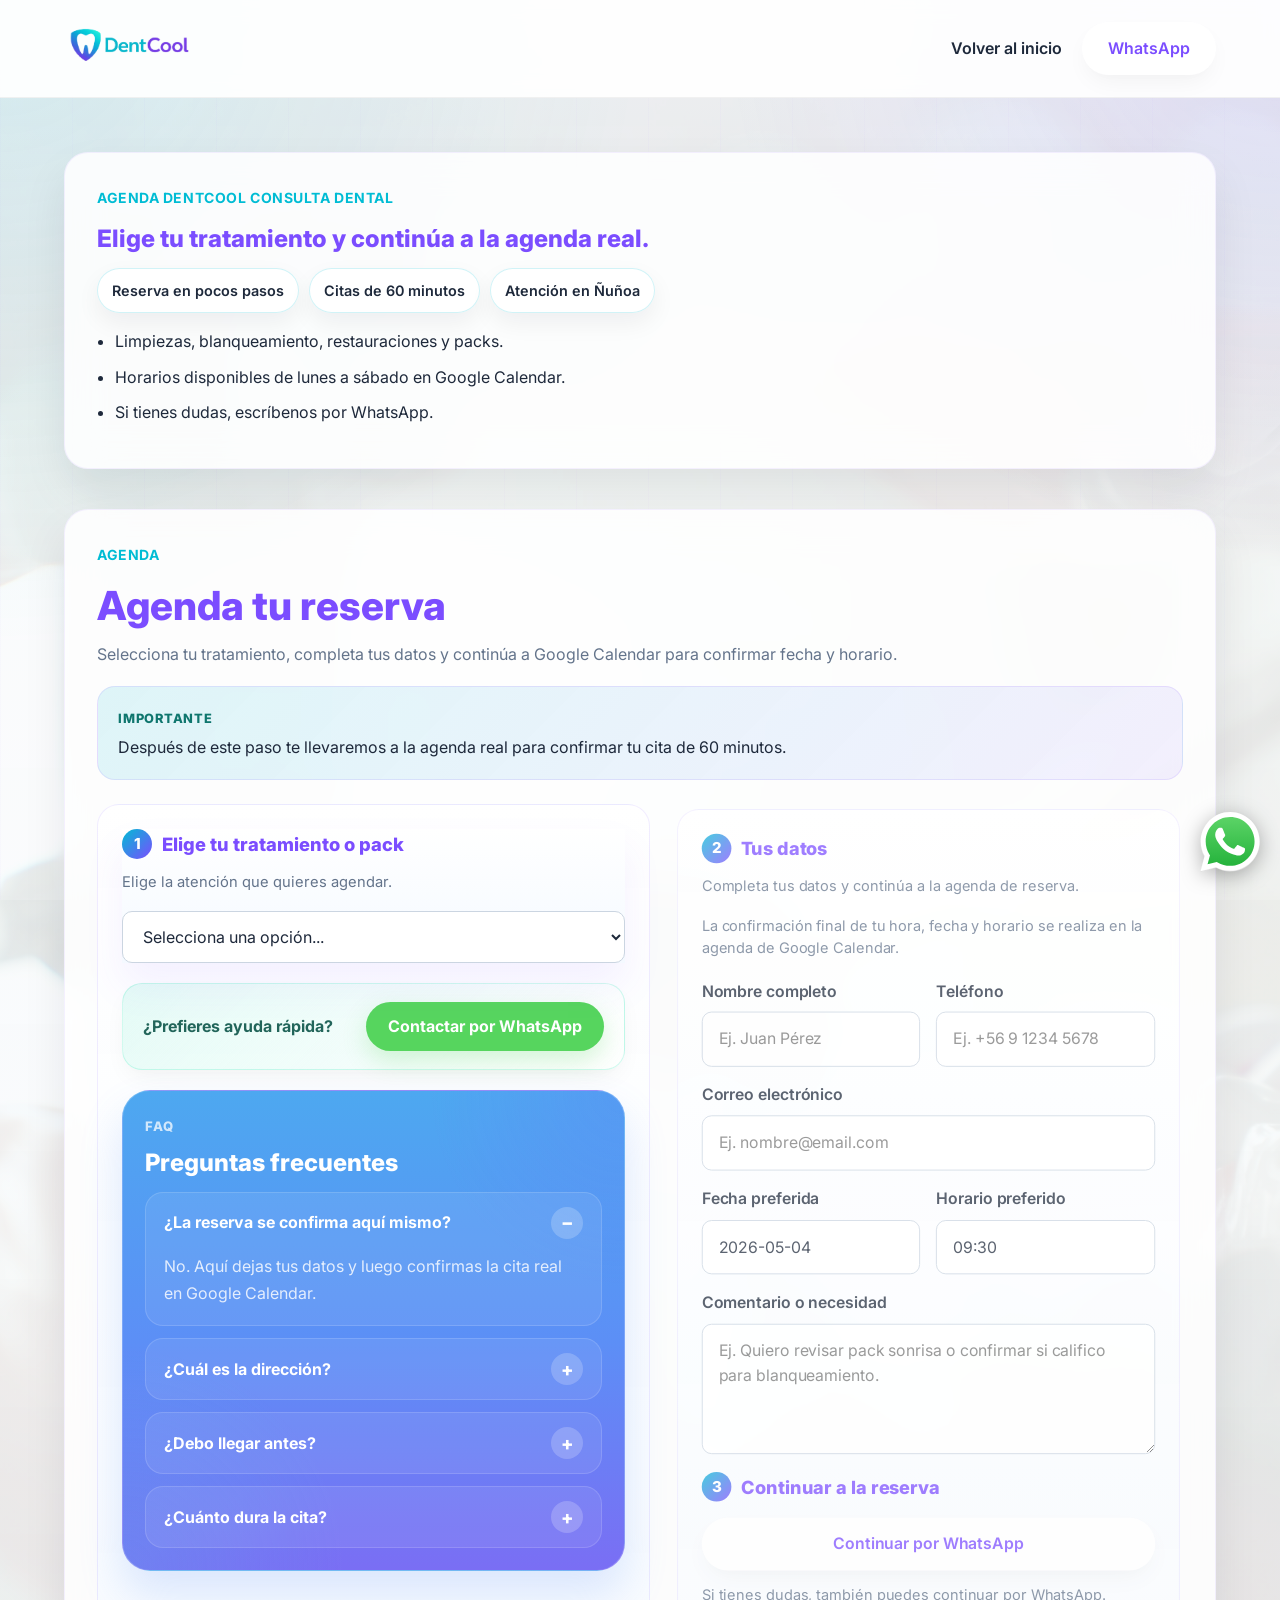
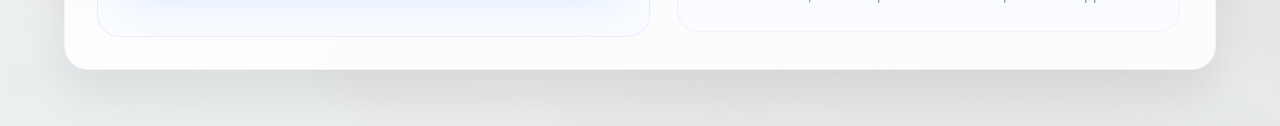
==== commit 20763829: "Update DentCool branding, WhatsApp, and footer contact links" ====
--- a/agenda.html
+++ b/agenda.html
@@ -3,8 +3,8 @@
 <head>
     <meta charset="UTF-8">
     <meta name="viewport" content="width=device-width, initial-scale=1.0">
-    <title>Agenda tu hora | DentCool</title>
-    <meta name="description" content="Revisa tratamientos y horarios disponibles en DentCool. Completa tus datos para reservar tu hora.">
+    <title>Agenda tu hora | DentCool Consulta Dental</title>
+    <meta name="description" content="Revisa tratamientos y horarios disponibles en DentCool Consulta Dental, Ñuñoa. Completa tus datos para reservar tu hora.">
     <link rel="preconnect" href="https://fonts.googleapis.com">
     <link rel="preconnect" href="https://fonts.gstatic.com" crossorigin>
     <link href="https://fonts.googleapis.com/css2?family=Inter:wght@400;500;600;700;800&display=swap" rel="stylesheet">
@@ -34,8 +34,7 @@
             </div>
             <nav class="nav">
                 <a href="index.html" class="nav-link">Volver al inicio</a>
-                <!-- Reemplazar 56912345678 por el numero real cuando DentCool lo defina. -->
-                <a href="https://wa.me/56912345678?text=Hola%2C%20quiero%20coordinar%20un%20tratamiento%20o%20pack%20dental%20en%20DentCool." target="_blank" rel="noopener noreferrer" class="btn btn-secondary" data-track="whatsapp_click" data-track-label="agenda_header_whatsapp">WhatsApp</a>
+                <a href="https://wa.me/56983633077?text=Hola%2C%20quiero%20coordinar%20un%20tratamiento%20o%20pack%20dental%20en%20DentCool." target="_blank" rel="noopener noreferrer" class="btn btn-secondary" data-track="whatsapp_click" data-track-label="agenda_header_whatsapp">WhatsApp</a>
             </nav>
         </div>
     </header>
@@ -44,7 +43,7 @@
         <section class="agenda-hero">
             <div class="container agenda-hero-grid">
                 <div class="agenda-hero-copy">
-                    <div class="eyebrow">Agenda DentCool</div>
+                    <div class="eyebrow">Agenda DentCool Consulta Dental</div>
                     <h1>Elige tu tratamiento y continúa a la agenda real.</h1>
                     <div class="agenda-hero-signals">
                         <span class="agenda-signal">Reserva en pocos pasos</span>
@@ -93,7 +92,7 @@
                                 </select>
                             </div>
 
-                            <a href="https://wa.me/56912345678?text=Hola%2C%20quiero%20resolver%20una%20duda%20antes%20de%20reservar%20en%20DentCool." target="_blank" rel="noopener noreferrer" class="faq-whatsapp-bar" data-track="whatsapp_click" data-track-label="agenda_inline_whatsapp">
+                            <a href="https://wa.me/56983633077?text=Hola%2C%20quiero%20resolver%20una%20duda%20antes%20de%20reservar%20en%20DentCool." target="_blank" rel="noopener noreferrer" class="faq-whatsapp-bar" data-track="whatsapp_click" data-track-label="agenda_inline_whatsapp">
                                 <span class="faq-whatsapp-copy">
                                     <strong>¿Prefieres ayuda rápida?</strong>
                                 </span>
@@ -242,7 +241,7 @@
                                 <div class="booking-popup-host" id="google-calendar-popup-host" aria-hidden="true"></div>
                                 <!-- Movil: fallback directo al link real de Google Calendar, sin depender de JS. -->
                                 <a href="https://calendar.app.google/t4SYc3LSs9vQNMop7" class="btn btn-primary btn-full booking-submit-btn booking-submit-fallback" id="submit-request-btn" data-track="booking_request_submit" data-track-label="agenda_request_submit">Continuar a Google Calendar</a>
-                                <a href="https://wa.me/56912345678?text=Hola%2C%20quiero%20coordinar%20mi%20reserva%20en%20DentCool." target="_blank" rel="noopener noreferrer" class="btn btn-secondary btn-full" data-track="whatsapp_click" data-track-label="agenda_form_whatsapp">Continuar por WhatsApp</a>
+                                <a href="https://wa.me/56983633077?text=Hola%2C%20quiero%20coordinar%20mi%20reserva%20en%20DentCool." target="_blank" rel="noopener noreferrer" class="btn btn-secondary btn-full" data-track="whatsapp_click" data-track-label="agenda_form_whatsapp">Continuar por WhatsApp</a>
                             </div>
                             <p class="booking-disclaimer">Si tienes dudas, también puedes continuar por WhatsApp.</p>
                             <div id="booking-request-message" class="form-message"></div>
@@ -254,8 +253,8 @@
 
     </main>
 
-    <!-- CTA flotante de WhatsApp. Mantener el mismo numero real en todos los enlaces al actualizarlo. -->
-    <a href="https://wa.me/56912345678?text=Hola%2C%20quiero%20coordinar%20un%20tratamiento%20o%20pack%20dental%20en%20DentCool." target="_blank" rel="noopener noreferrer" class="whatsapp-float" aria-label="Hablar por WhatsApp" data-track="whatsapp_click" data-track-label="agenda_floating_whatsapp">
+    <!-- CTA flotante de WhatsApp. Mantener este mismo numero en todos los enlaces del sitio. -->
+    <a href="https://wa.me/56983633077?text=Hola%2C%20quiero%20coordinar%20un%20tratamiento%20o%20pack%20dental%20en%20DentCool." target="_blank" rel="noopener noreferrer" class="whatsapp-float" aria-label="Hablar por WhatsApp" data-track="whatsapp_click" data-track-label="agenda_floating_whatsapp">
         <img src="whatsapp-symbol-logo-svgrepo-com.svg" alt="WhatsApp" class="whatsapp-icon">
     </a>
     <!-- JS unico del sitio: tracking, modo movil/desktop y validacion previa a Google Calendar. -->
--- a/css/styles.css
+++ b/css/styles.css
@@ -193,10 +193,34 @@
     min-height: 90vh;
     display: flex;
     align-items: center;
+    isolation: isolate;
+}
+
+.hero-section::before {
+    content: "";
+    position: absolute;
+    inset: 0;
+    background:
+        linear-gradient(110deg, rgba(248, 250, 252, 0.92) 0%, rgba(248, 250, 252, 0.86) 44%, rgba(248, 250, 252, 0.68) 100%),
+        url("../pexels-fondo-31786502.jpg") center center / cover no-repeat;
+    opacity: 0.96;
+    z-index: 0;
+}
+
+.hero-section::after {
+    content: "";
+    position: absolute;
+    inset: 0;
+    background:
+        radial-gradient(circle at top left, rgba(0, 188, 212, 0.12), transparent 28%),
+        radial-gradient(circle at right center, rgba(123, 77, 255, 0.1), transparent 32%);
+    z-index: 0;
 }
 
 .hero-container {
     width: 100%;
+    position: relative;
+    z-index: 2;
 }
 
 .hero-content {
@@ -593,7 +617,32 @@
     min-width: 0;
 }
 
+.location-visual-stack {
+    display: grid;
+    gap: 18px;
+}
+
+.location-mini-note {
+    display: grid;
+    gap: 6px;
+    padding: 16px 18px;
+    border-radius: 18px;
+    background: linear-gradient(180deg, rgba(248, 251, 255, 0.98), rgba(255, 255, 255, 0.94));
+    border: 1px solid rgba(123, 77, 255, 0.08);
+    box-shadow: var(--shadow-soft);
+}
+
+.location-mini-note strong {
+    color: var(--text-main);
+}
+
+.location-mini-note span {
+    color: var(--text-muted);
+    font-size: 0.95rem;
+}
+
 .location-map-shell {
+    position: relative;
     overflow: hidden;
     border-radius: 18px;
     border: 1px solid rgba(123, 77, 255, 0.08);
@@ -606,6 +655,27 @@
     width: 100%;
     min-height: 340px;
     border: 0;
+}
+
+.location-photo-shell {
+    overflow: hidden;
+    border-radius: 18px;
+    border: 1px solid rgba(123, 77, 255, 0.08);
+    background: linear-gradient(180deg, rgba(245, 250, 255, 0.98), rgba(255, 255, 255, 0.98));
+    box-shadow: var(--shadow-soft);
+}
+
+.location-photo-mobile {
+    display: none;
+}
+
+.location-photo-image {
+    display: block;
+    width: 100%;
+    max-height: 198px;
+    object-fit: cover;
+    opacity: 0.72;
+    filter: saturate(0.88) brightness(1.08);
 }
 
 .location-copy-detail {
@@ -688,7 +758,8 @@
     background:
         radial-gradient(circle at top left, rgba(0, 188, 212, 0.14), transparent 30%),
         radial-gradient(circle at top right, rgba(123, 77, 255, 0.14), transparent 26%),
-        linear-gradient(180deg, #F4FAFF 0%, #F8FAFC 26%, #F8FAFC 100%);
+        linear-gradient(180deg, rgba(244, 250, 255, 0.9) 0%, rgba(248, 250, 252, 0.84) 26%, rgba(248, 250, 252, 0.88) 100%),
+        url("../pexels-fondo-31786502.jpg") center top / cover no-repeat;
 }
 
 .agenda-page::before {
@@ -734,6 +805,25 @@
 .booking-main-card,
 .booking-info-card {
     padding: 32px;
+    position: relative;
+    z-index: 1;
+}
+
+.booking-main-card {
+    overflow: hidden;
+    isolation: isolate;
+}
+
+.booking-main-card::before {
+    content: none;
+    position: absolute;
+    inset: 0;
+    z-index: 0;
+}
+
+.booking-main-card > * {
+    position: relative;
+    z-index: 1;
 }
 
 .agenda-hero-copy p,
@@ -1464,6 +1554,53 @@
     margin-bottom: 8px;
 }
 
+.footer-socials {
+    display: inline-flex;
+    flex-direction: column;
+    gap: 12px;
+    margin: 16px 0 18px;
+    text-align: left;
+    width: min(100%, 420px);
+    background: rgba(248, 250, 252, 0.9);
+    padding: 18px 20px;
+    border-radius: 18px;
+    border: 1px solid rgba(0, 188, 212, 0.14);
+    box-shadow: 0 12px 24px rgba(15, 23, 42, 0.06);
+}
+
+.footer-social-item {
+    display: grid;
+    grid-template-columns: 36px minmax(0, 1fr);
+    align-items: center;
+    gap: 12px;
+    color: var(--text-main);
+    font-weight: 600;
+    width: 100%;
+    font-size: 0.95rem;
+    line-height: 1.3;
+}
+
+.footer-social-link {
+    text-decoration: none;
+    transition: var(--transition);
+}
+
+.footer-social-link:hover {
+    color: var(--primary-purple);
+}
+
+.footer-social-icon {
+    display: block;
+    width: 36px;
+    min-width: 36px;
+    max-width: 36px;
+    height: 36px;
+    min-height: 36px;
+    max-height: 36px;
+    object-fit: contain;
+    flex-shrink: 0;
+}
+
 .footer-note {
     color: var(--text-muted);
     font-size: 0.875rem;
@@ -1569,6 +1706,17 @@
         font-size: 0.95rem;
     }
 
+    .footer-socials {
+        width: 100%;
+        text-align: center;
+        align-items: center;
+    }
+
+    .footer-social-item {
+        grid-template-columns: 36px minmax(0, auto);
+        text-align: center;
+    }
+
     .hero-section {
         min-height: auto;
         padding: 190px 0 72px;
@@ -1613,6 +1761,14 @@
         padding-top: 18px;
     }
 
+    .agenda-page {
+        background:
+            radial-gradient(circle at top left, rgba(0, 188, 212, 0.12), transparent 30%),
+            radial-gradient(circle at top right, rgba(123, 77, 255, 0.12), transparent 26%),
+            linear-gradient(180deg, rgba(244, 250, 255, 0.92) 0%, rgba(248, 250, 252, 0.88) 26%, rgba(248, 250, 252, 0.9) 100%),
+            url("../pexels-fondo-31786502.jpg") center center / cover no-repeat;
+    }
+
     .location-card {
         grid-template-columns: 1fr;
     }
@@ -1630,8 +1786,25 @@
         max-width: none;
     }
 
-    .location-map-desktop {
+    .location-visual-stack {
+        display: grid;
+    }
+
+    .location-map-shell {
         display: none;
+    }
+
+    .location-photo-mobile {
+        display: block;
+    }
+
+    .location-visual-stack .location-photo-shell {
+        display: none;
+    }
+
+    .location-photo-image {
+        max-height: 176px;
+        opacity: 0.66;
     }
 
     .location-map-mobile {
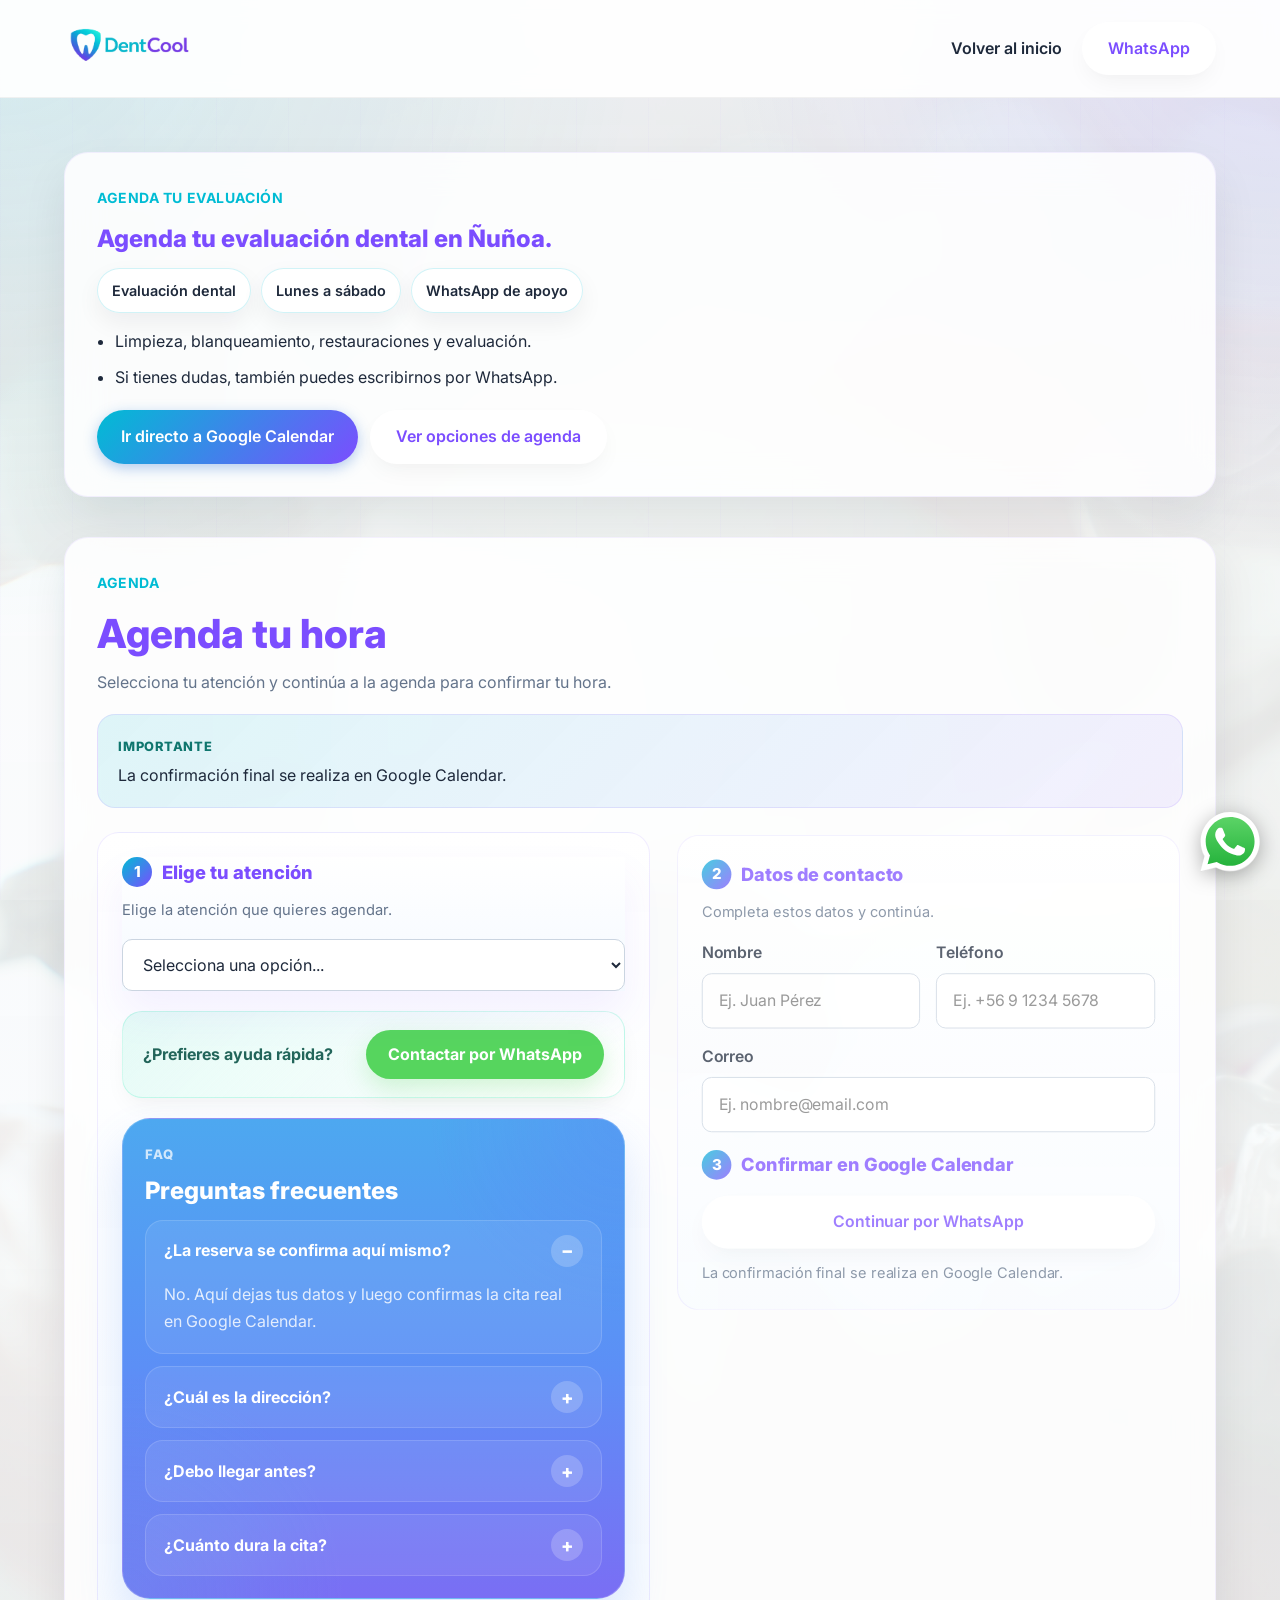
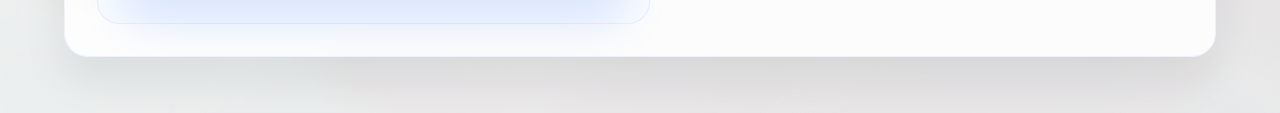
==== commit 5066183f: "Simplify booking flow copy and compact agenda form" ====
--- a/agenda.html
+++ b/agenda.html
@@ -34,7 +34,7 @@
             </div>
             <nav class="nav">
                 <a href="index.html" class="nav-link">Volver al inicio</a>
-                <a href="https://wa.me/56983633077?text=Hola%2C%20quiero%20coordinar%20un%20tratamiento%20o%20pack%20dental%20en%20DentCool." target="_blank" rel="noopener noreferrer" class="btn btn-secondary" data-track="whatsapp_click" data-track-label="agenda_header_whatsapp">WhatsApp</a>
+                <a href="https://wa.me/56983633077?text=Hola%2C%20quiero%20agendar%20una%20evaluaci%C3%B3n%20dental%20en%20DentCool." target="_blank" rel="noopener noreferrer" class="btn btn-secondary" data-track="whatsapp_click" data-track-label="agenda_header_whatsapp">WhatsApp</a>
             </nav>
         </div>
     </header>
@@ -43,18 +43,21 @@
         <section class="agenda-hero">
             <div class="container agenda-hero-grid">
                 <div class="agenda-hero-copy">
-                    <div class="eyebrow">Agenda DentCool Consulta Dental</div>
-                    <h1>Elige tu tratamiento y continúa a la agenda real.</h1>
+                    <div class="eyebrow">Agenda tu evaluación</div>
+                    <h1>Agenda tu evaluación dental en Ñuñoa.</h1>
                     <div class="agenda-hero-signals">
-                        <span class="agenda-signal">Reserva en pocos pasos</span>
-                        <span class="agenda-signal">Citas de 60 minutos</span>
-                        <span class="agenda-signal">Atención en Ñuñoa</span>
+                        <span class="agenda-signal">Evaluación dental</span>
+                        <span class="agenda-signal">Lunes a sábado</span>
+                        <span class="agenda-signal">WhatsApp de apoyo</span>
                     </div>
                     <ul class="agenda-list">
-                        <li>Limpiezas, blanqueamiento, restauraciones y packs.</li>
-                        <li>Horarios disponibles de lunes a sábado en Google Calendar.</li>
-                        <li>Si tienes dudas, escríbenos por WhatsApp.</li>
+                        <li>Limpieza, blanqueamiento, restauraciones y evaluación.</li>
+                        <li>Si tienes dudas, también puedes escribirnos por WhatsApp.</li>
                     </ul>
+                    <div class="agenda-hero-cta-row">
+                        <a href="https://calendar.app.google/t4SYc3LSs9vQNMop7" class="btn btn-primary" data-track="booking_request_submit" data-track-label="agenda_hero_google_calendar">Ir directo a Google Calendar</a>
+                        <a href="#booking-request-form" class="btn btn-secondary">Ver opciones de agenda</a>
+                    </div>
                 </div>
             </div>
         </section>
@@ -63,11 +66,11 @@
             <div class="container booking-layout">
                 <div class="booking-main-card">
                     <div class="section-eyebrow">Agenda</div>
-                    <h2>Agenda tu reserva</h2>
-                    <p class="booking-intro">Selecciona tu tratamiento, completa tus datos y continúa a Google Calendar para confirmar fecha y horario.</p>
+                    <h2>Agenda tu hora</h2>
+                    <p class="booking-intro">Selecciona tu atención y continúa a la agenda para confirmar tu hora.</p>
                     <div class="booking-live-summary" aria-live="polite">
                         <span class="booking-live-label">Importante</span>
-                        <p>Después de este paso te llevaremos a la agenda real para confirmar tu cita de 60 minutos.</p>
+                        <p>La confirmación final se realiza en Google Calendar.</p>
                     </div>
 
                     <div class="booking-request-grid">
@@ -75,7 +78,7 @@
                             <div class="booking-service-box booking-stage booking-stage-active" id="stage-service">
                                 <div class="stage-heading">
                                     <span class="stage-badge">1</span>
-                                    <h3>Elige tu tratamiento o pack</h3>
+                                    <h3>Elige tu atención</h3>
                                 </div>
                                 <p class="stage-helper">Elige la atención que quieres agendar.</p>
                                 <select id="service-select" class="booking-select">
@@ -92,7 +95,7 @@
                                 </select>
                             </div>
 
-                            <a href="https://wa.me/56983633077?text=Hola%2C%20quiero%20resolver%20una%20duda%20antes%20de%20reservar%20en%20DentCool." target="_blank" rel="noopener noreferrer" class="faq-whatsapp-bar" data-track="whatsapp_click" data-track-label="agenda_inline_whatsapp">
+                            <a href="https://wa.me/56983633077?text=Hola%2C%20quiero%20m%C3%A1s%20informaci%C3%B3n%20antes%20de%20reservar%20en%20DentCool." target="_blank" rel="noopener noreferrer" class="faq-whatsapp-bar" data-track="whatsapp_click" data-track-label="agenda_inline_whatsapp">
                                 <span class="faq-whatsapp-copy">
                                     <strong>¿Prefieres ayuda rápida?</strong>
                                 </span>
@@ -201,13 +204,12 @@
                         <div class="booking-form-card booking-stage" id="booking-request-form">
                             <div class="stage-heading">
                                 <span class="stage-badge">2</span>
-                                <h3>Tus datos</h3>
-                            </div>
-                            <p class="stage-helper">Completa tus datos y continúa a la agenda de reserva.</p>
-                            <p class="booking-form-note">La confirmación final de tu hora, fecha y horario se realiza en la agenda de Google Calendar.</p>
+                                <h3>Datos de contacto</h3>
+                            </div>
+                            <p class="stage-helper">Completa estos datos y continúa.</p>
                             <div class="booking-form-grid">
                                 <label class="booking-field">
-                                    <span>Nombre completo</span>
+                                    <span>Nombre</span>
                                     <input type="text" id="patient-name" name="name" placeholder="Ej. Juan Pérez">
                                 </label>
                                 <label class="booking-field">
@@ -215,35 +217,22 @@
                                     <input type="tel" id="patient-phone" name="phone" placeholder="Ej. +56 9 1234 5678">
                                 </label>
                                 <label class="booking-field booking-field-full">
-                                    <span>Correo electrónico</span>
+                                    <span>Correo</span>
                                     <input type="email" id="patient-email" name="email" placeholder="Ej. nombre@email.com">
-                                </label>
-                                <!-- Campos locales reservados para futura agenda propia desde la pagina. -->
-                                <label class="booking-field booking-field-future-hidden" aria-hidden="true" hidden>
-                                    <span>Fecha preferida</span>
-                                    <input type="text" id="selected-date" name="selected_date" value="2026-05-04" readonly>
-                                </label>
-                                <label class="booking-field booking-field-future-hidden" aria-hidden="true" hidden>
-                                    <span>Horario preferido</span>
-                                    <input type="text" id="selected-slot" name="selected_slot" value="09:30" readonly>
-                                </label>
-                                <label class="booking-field booking-field-full booking-field-future-hidden" aria-hidden="true" hidden>
-                                    <span>Comentario o necesidad</span>
-                                    <textarea id="patient-notes" name="notes" rows="4" placeholder="Ej. Quiero revisar pack sonrisa o confirmar si califico para blanqueamiento." spellcheck="true" autocapitalize="sentences"></textarea>
                                 </label>
                             </div>
                             <div class="booking-form-actions">
                                 <div class="stage-heading stage-heading-submit">
                                     <span class="stage-badge">3</span>
-                                    <h3>Continuar a la reserva</h3>
+                                    <h3>Confirmar en Google Calendar</h3>
                                 </div>
                                 <!-- Desktop: este host recibe el boton oficial inyectado por Google Calendar. -->
                                 <div class="booking-popup-host" id="google-calendar-popup-host" aria-hidden="true"></div>
                                 <!-- Movil: fallback directo al link real de Google Calendar, sin depender de JS. -->
                                 <a href="https://calendar.app.google/t4SYc3LSs9vQNMop7" class="btn btn-primary btn-full booking-submit-btn booking-submit-fallback" id="submit-request-btn" data-track="booking_request_submit" data-track-label="agenda_request_submit">Continuar a Google Calendar</a>
-                                <a href="https://wa.me/56983633077?text=Hola%2C%20quiero%20coordinar%20mi%20reserva%20en%20DentCool." target="_blank" rel="noopener noreferrer" class="btn btn-secondary btn-full" data-track="whatsapp_click" data-track-label="agenda_form_whatsapp">Continuar por WhatsApp</a>
-                            </div>
-                            <p class="booking-disclaimer">Si tienes dudas, también puedes continuar por WhatsApp.</p>
+                                <a href="https://wa.me/56983633077?text=Hola%2C%20quiero%20agendar%20una%20evaluaci%C3%B3n%20dental%20en%20DentCool." target="_blank" rel="noopener noreferrer" class="btn btn-secondary btn-full" data-track="whatsapp_click" data-track-label="agenda_form_whatsapp">Continuar por WhatsApp</a>
+                            </div>
+                            <p class="booking-disclaimer">La confirmación final se realiza en Google Calendar.</p>
                             <div id="booking-request-message" class="form-message"></div>
                         </div>
                     </div>
@@ -254,7 +243,7 @@
     </main>
 
     <!-- CTA flotante de WhatsApp. Mantener este mismo numero en todos los enlaces del sitio. -->
-    <a href="https://wa.me/56983633077?text=Hola%2C%20quiero%20coordinar%20un%20tratamiento%20o%20pack%20dental%20en%20DentCool." target="_blank" rel="noopener noreferrer" class="whatsapp-float" aria-label="Hablar por WhatsApp" data-track="whatsapp_click" data-track-label="agenda_floating_whatsapp">
+    <a href="https://wa.me/56983633077?text=Hola%2C%20quiero%20agendar%20una%20evaluaci%C3%B3n%20dental%20en%20DentCool." target="_blank" rel="noopener noreferrer" class="whatsapp-float" aria-label="Hablar por WhatsApp" data-track="whatsapp_click" data-track-label="agenda_floating_whatsapp">
         <img src="whatsapp-symbol-logo-svgrepo-com.svg" alt="WhatsApp" class="whatsapp-icon">
     </a>
     <!-- JS unico del sitio: tracking, modo movil/desktop y validacion previa a Google Calendar. -->
--- a/css/styles.css
+++ b/css/styles.css
@@ -851,6 +851,13 @@
     margin-top: 14px;
 }
 
+.agenda-hero-cta-row {
+    display: flex;
+    flex-wrap: wrap;
+    gap: 12px;
+    margin-top: 20px;
+}
+
 .agenda-signal {
     display: inline-flex;
     align-items: center;
@@ -964,6 +971,7 @@
     grid-template-columns: minmax(0, 1fr) minmax(0, 0.92fr);
     gap: 24px;
     margin-top: 24px;
+    align-items: start;
 }
 
 .booking-visual-panel,
@@ -1049,6 +1057,7 @@
 .booking-future-hidden,
 .booking-field-future-hidden {
     display: none;
+    visibility: hidden;
 }
 
 .booking-select,
@@ -1735,7 +1744,8 @@
     .hero-actions,
     .contact-cta-group,
     .booking-placeholder-actions,
-    .agenda-hero-signals {
+    .agenda-hero-signals,
+    .agenda-hero-cta-row {
         flex-direction: column;
         align-items: stretch;
     }
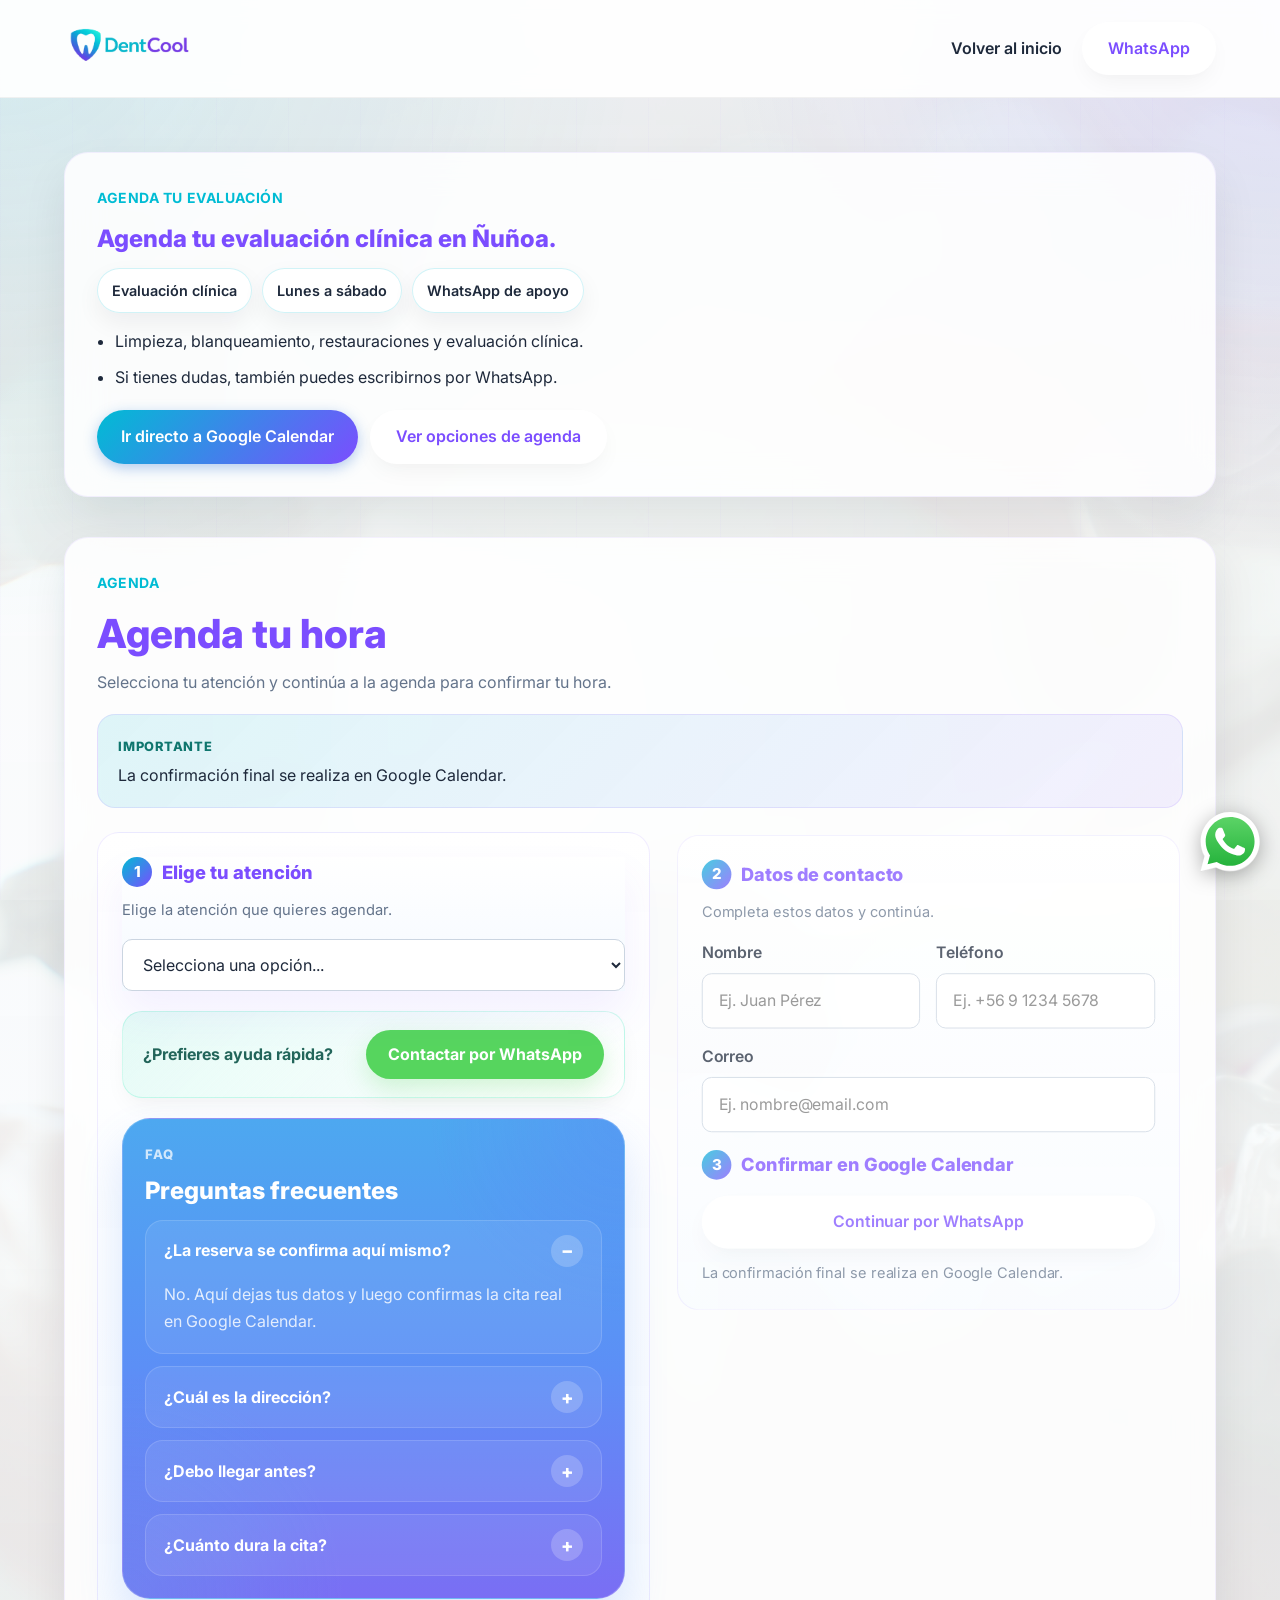
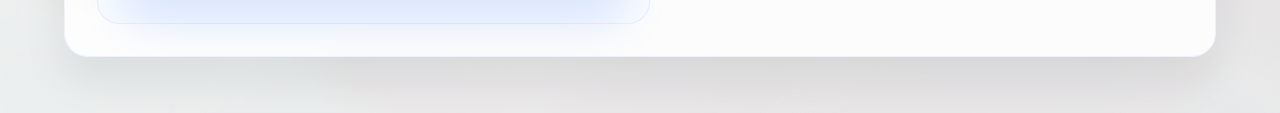
==== commit 75e126aa: "Refine DentCool pricing and evaluation copy" ====
--- a/agenda.html
+++ b/agenda.html
@@ -10,6 +10,21 @@
     <link href="https://fonts.googleapis.com/css2?family=Inter:wght@400;500;600;700;800&display=swap" rel="stylesheet">
     <link href="https://calendar.google.com/calendar/scheduling-button-script.css" rel="stylesheet">
     <link rel="stylesheet" href="css/styles.css">
+    <script>
+    !function(f,b,e,v,n,t,s)
+    {if(f.fbq)return;n=f.fbq=function(){n.callMethod?
+    n.callMethod.apply(n,arguments):n.queue.push(arguments)};
+    if(!f._fbq)f._fbq=n;n.push=n;n.loaded=!0;n.version='2.0';
+    n.queue=[];t=b.createElement(e);t.async=!0;
+    t.src=v;s=b.getElementsByTagName(e)[0];
+    s.parentNode.insertBefore(t,s)}(window, document,'script',
+    'https://connect.facebook.net/en_US/fbevents.js');
+    fbq('init', '2154763995097855');
+    fbq('track', 'PageView');
+    </script>
+    <noscript><img height="1" width="1" style="display:none"
+    src="https://www.facebook.com/tr?id=2154763995097855&ev=PageView&noscript=1"
+    /></noscript>
     <script src="https://calendar.google.com/calendar/scheduling-button-script.js" async></script>
 </head>
 <!--
@@ -44,14 +59,14 @@
             <div class="container agenda-hero-grid">
                 <div class="agenda-hero-copy">
                     <div class="eyebrow">Agenda tu evaluación</div>
-                    <h1>Agenda tu evaluación dental en Ñuñoa.</h1>
+                    <h1>Agenda tu evaluación clínica en Ñuñoa.</h1>
                     <div class="agenda-hero-signals">
-                        <span class="agenda-signal">Evaluación dental</span>
+                        <span class="agenda-signal">Evaluación clínica</span>
                         <span class="agenda-signal">Lunes a sábado</span>
                         <span class="agenda-signal">WhatsApp de apoyo</span>
                     </div>
                     <ul class="agenda-list">
-                        <li>Limpieza, blanqueamiento, restauraciones y evaluación.</li>
+                        <li>Limpieza, blanqueamiento, restauraciones y evaluación clínica.</li>
                         <li>Si tienes dudas, también puedes escribirnos por WhatsApp.</li>
                     </ul>
                     <div class="agenda-hero-cta-row">
@@ -83,15 +98,16 @@
                                 <p class="stage-helper">Elige la atención que quieres agendar.</p>
                                 <select id="service-select" class="booking-select">
                                     <option value="">Selecciona una opción...</option>
-                                    <option value="limpieza">Limpieza ($35.000)</option>
+                                    <option value="limpieza">Limpieza estándar ($37.990)</option>
                                     <option value="limpieza-vip">Limpieza VIP ($45.000)</option>
                                     <option value="blanqueamiento">Blanqueamiento ($120.000)</option>
-                                    <option value="restauraciones">Restauraciones simples ($35.000)</option>
-                                    <option value="sellantes">Sellantes ($35.000)</option>
-                                    <option value="pack-prevencion">Pack Prevención ($55.000)</option>
-                                    <option value="pack-sonrisa">Pack Sonrisa ($130.000)</option>
-                                    <option value="pack-renovacion">Pack Renovación ($185.000)</option>
-                                    <option value="evaluacion">Evaluación ($20.000)</option>
+                                    <option value="restauraciones">Restauraciones simples (desde $39.990)</option>
+                                    <option value="sellantes">Sellantes (desde $39.990)</option>
+                                    <option value="pack-limpieza-inicial">Pack Limpieza Inicial ($54.990)</option>
+                                    <option value="pack-limpieza-vip-inicial">Pack Limpieza VIP Inicial ($59.990)</option>
+                                    <option value="pack-sonrisa">Pack Sonrisa ($139.990)</option>
+                                    <option value="pack-renovacion">Pack Renovación (desde $189.990)</option>
+                                    <option value="evaluacion">Evaluación clínica con orientación personalizada ($20.000)</option>
                                 </select>
                             </div>
 
